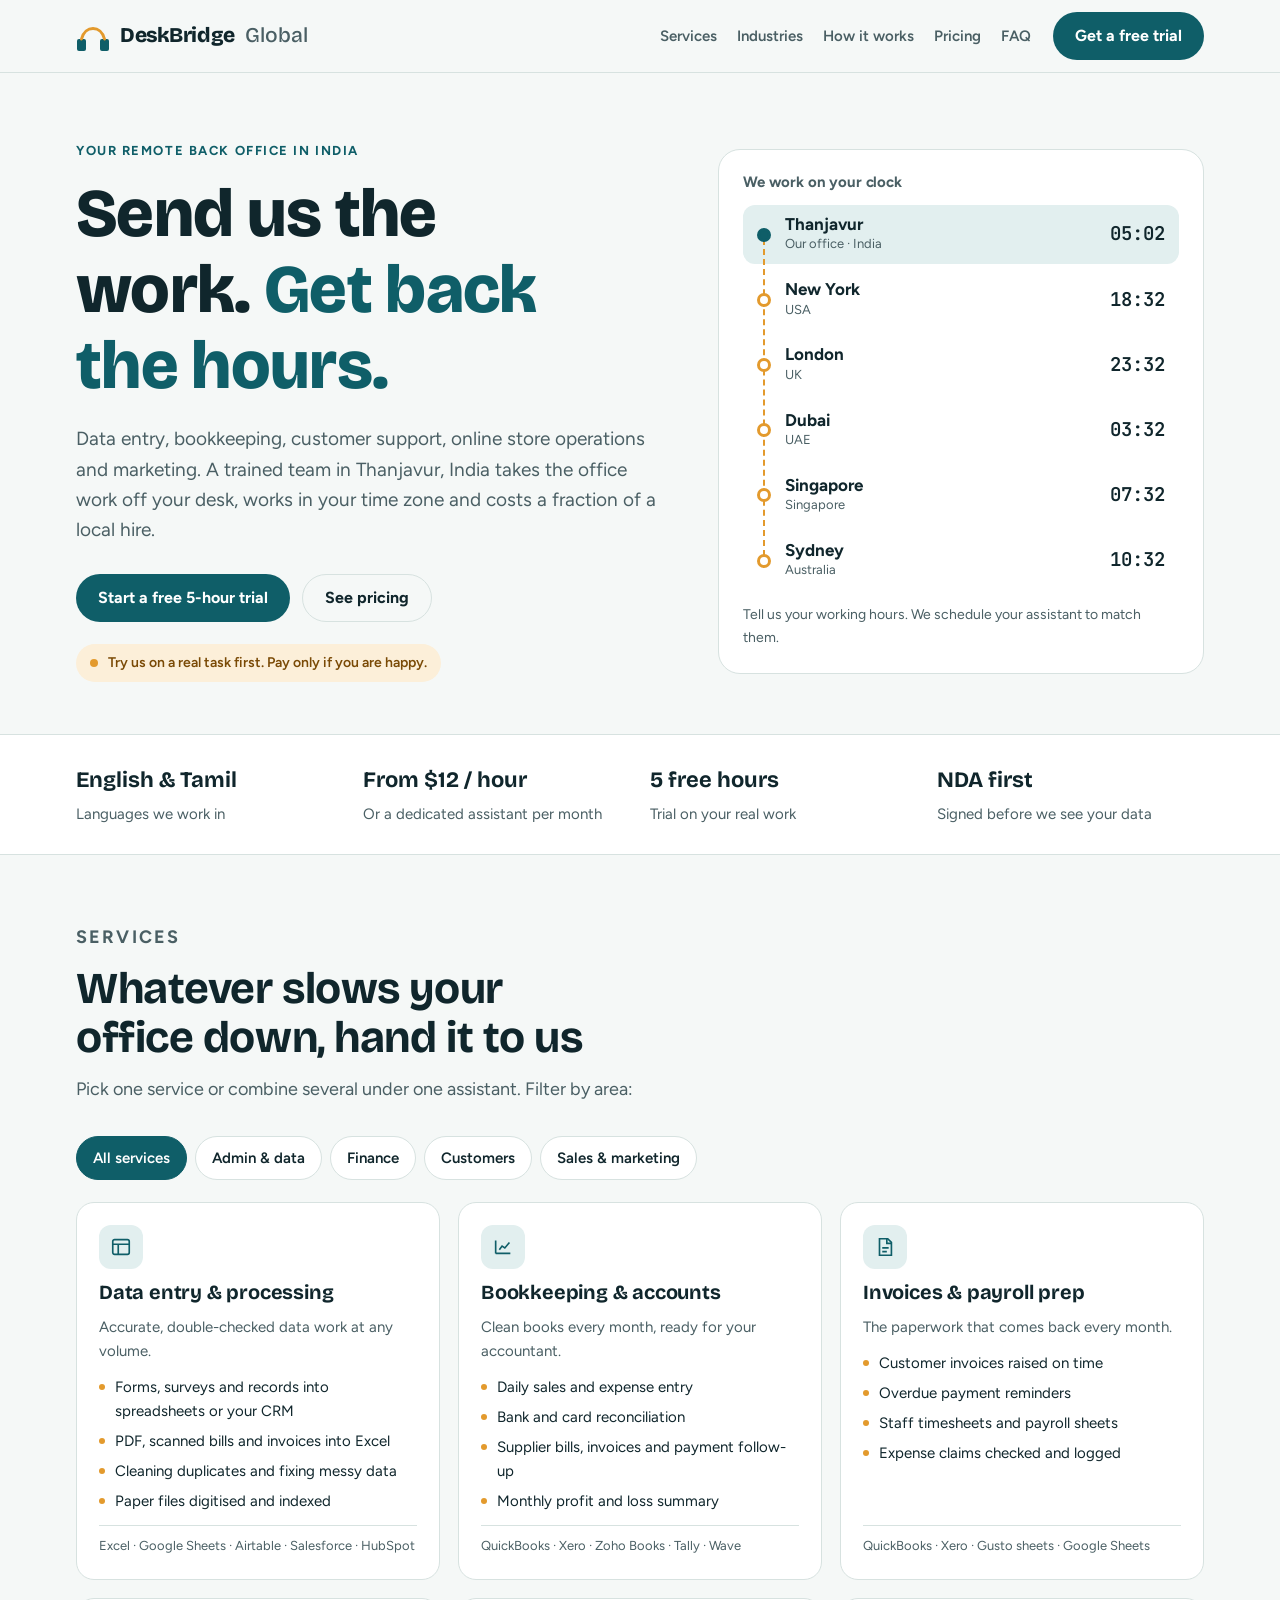
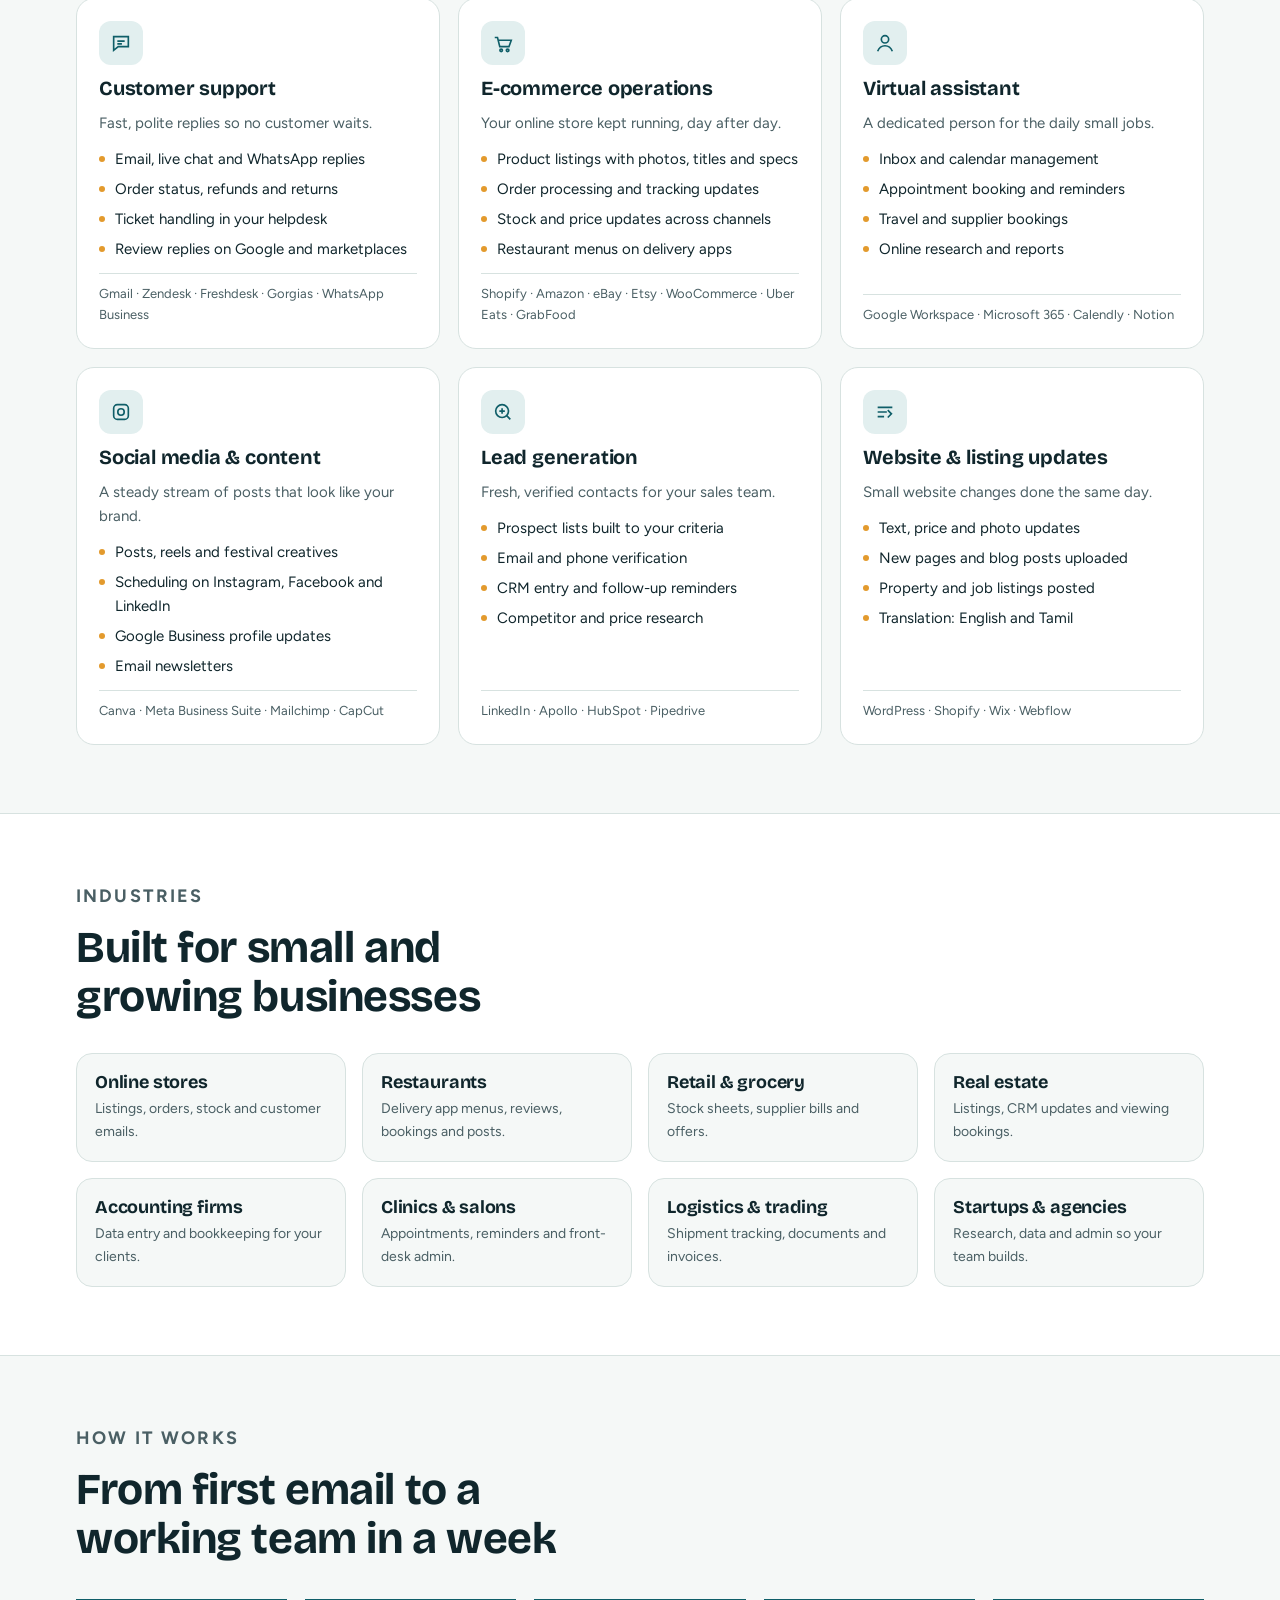
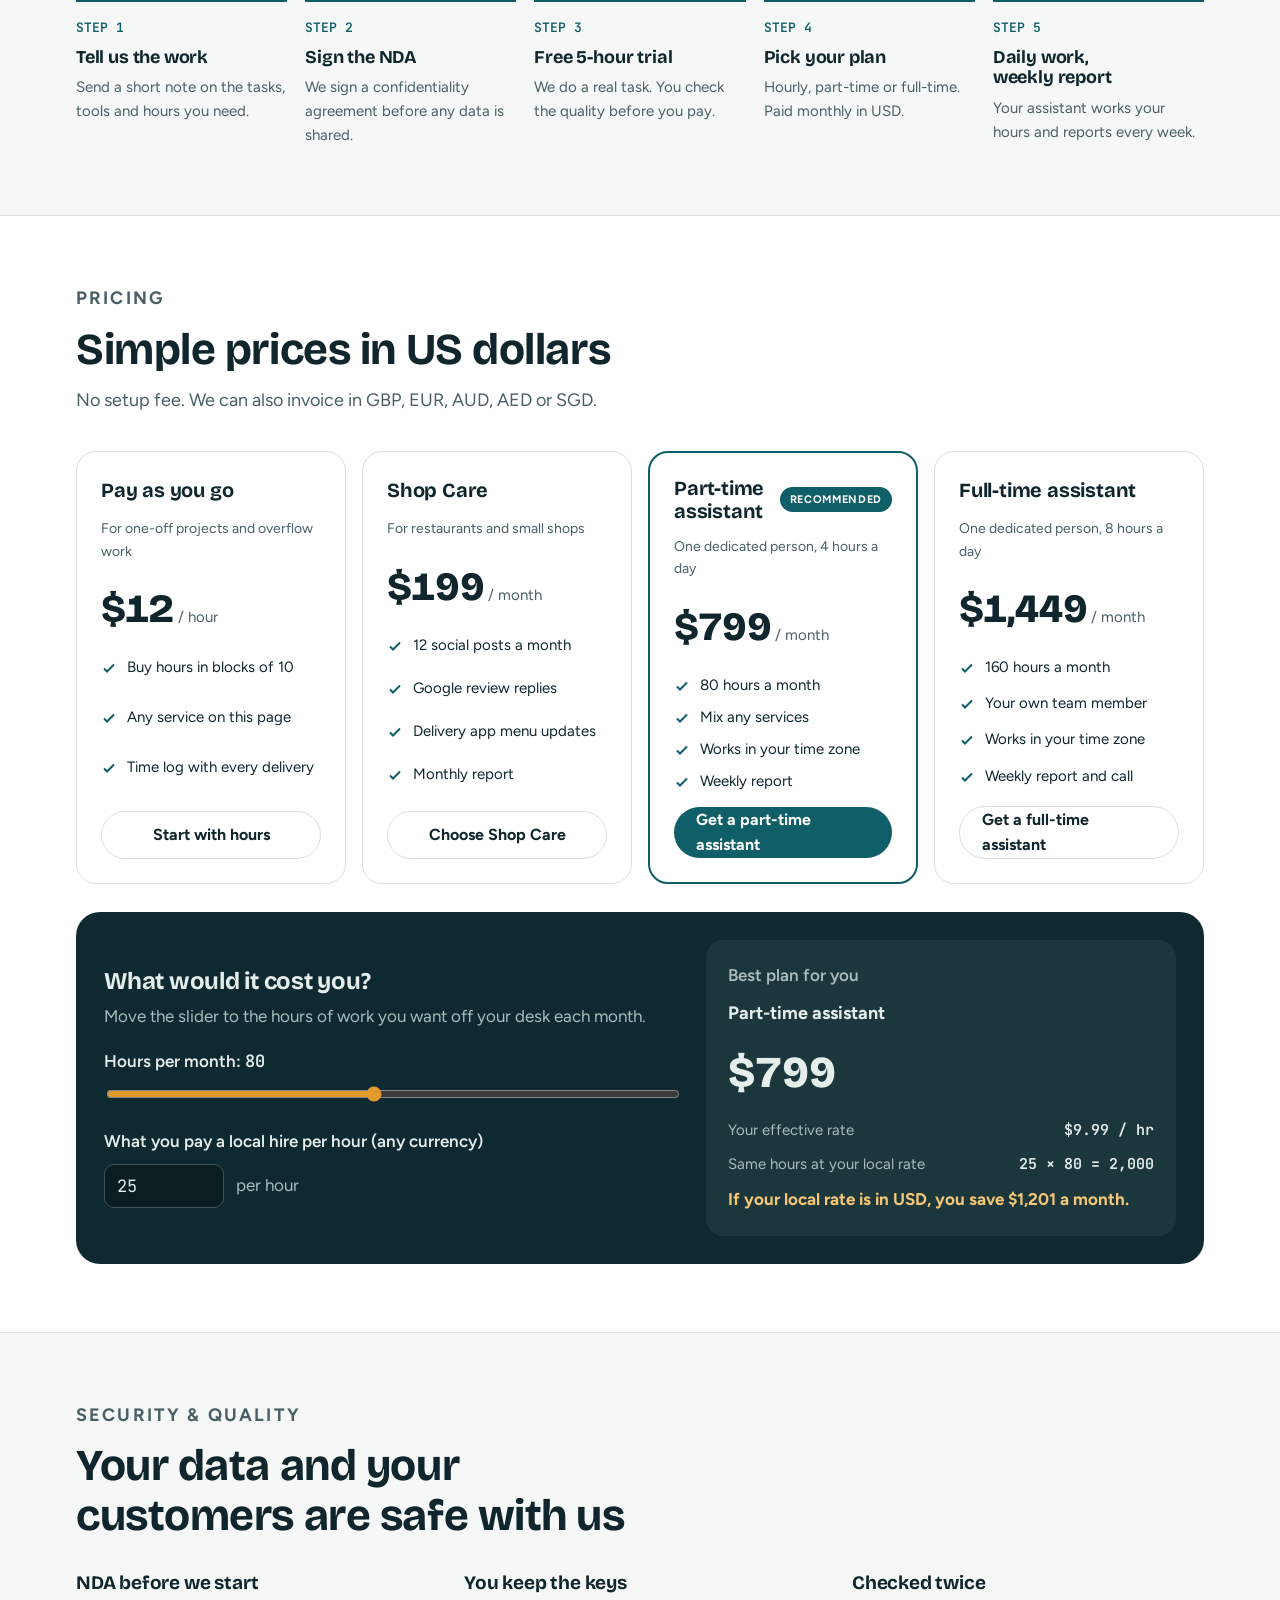
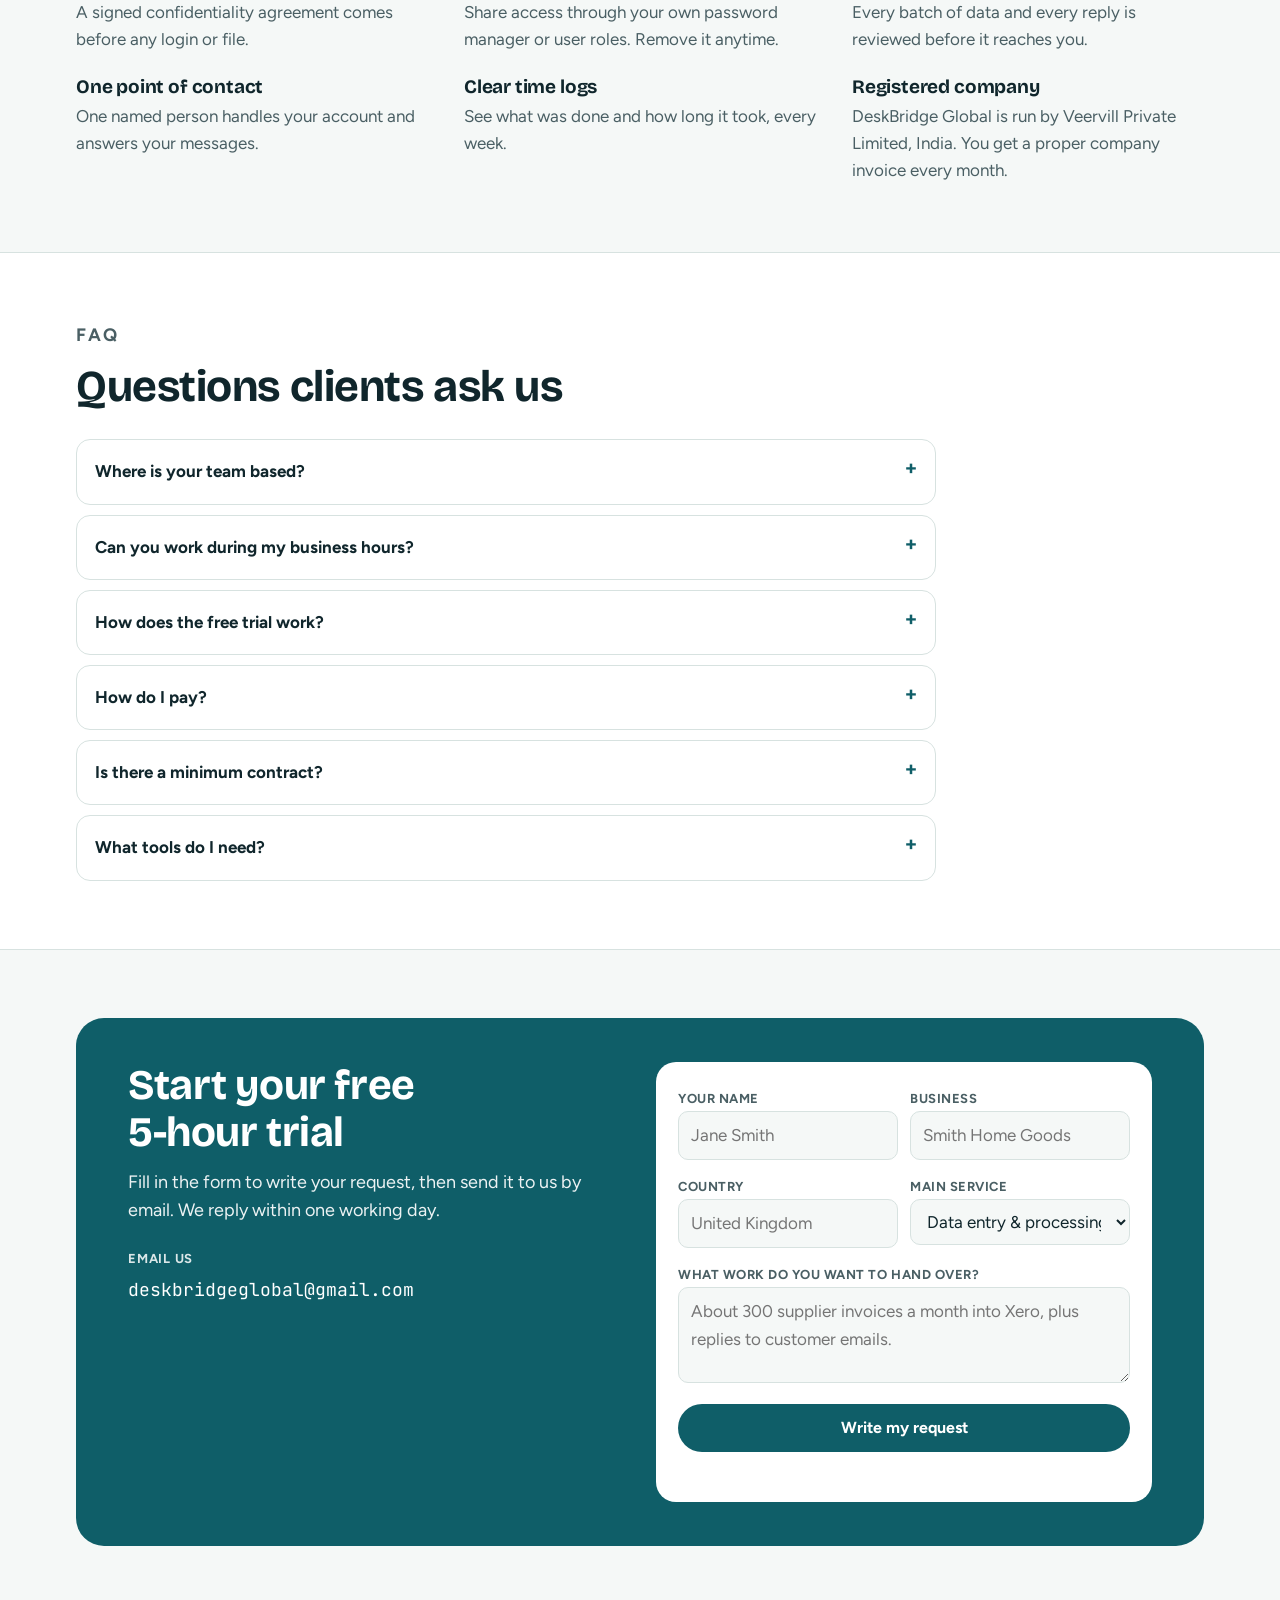
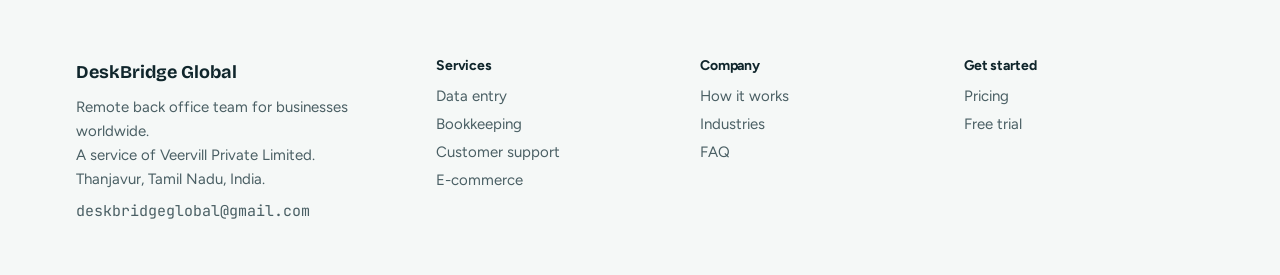
==== index.html @ f3d6e35e "Add files via upload" ====
<!doctype html>
<html lang="en">
<head>
<meta charset="utf-8">
<meta name="viewport" content="width=device-width, initial-scale=1, viewport-fit=cover">
<style>:root{color-scheme:light;padding-top:env(safe-area-inset-top,0px);padding-bottom:env(safe-area-inset-bottom,0px)}body{margin:0}img{max-width:100%}[hidden]{display:none!important}</style>
<title>DeskBridge Global</title>
<meta name="claude:viewport-fit-sides" content="cover">
<meta name="description" content="Remote back office team in India for businesses worldwide: data entry, bookkeeping, customer support, e-commerce operations, marketing and virtual assistants.">
<link rel="preconnect" href="https://fonts.googleapis.com">
<link rel="preconnect" href="https://fonts.gstatic.com" crossorigin>
<link rel="stylesheet" href="https://fonts.googleapis.com/css2?family=Bricolage+Grotesque:opsz,wght@12..96,500;12..96,700;12..96,800&family=Figtree:wght@400;500;600;700&family=JetBrains+Mono:wght@500;600&display=swap">
<style>
/* Layout: a bridge line from Thanjavur to the client's city; long single page, 1160px column, sticky section nav. */
:root{
  --bg:#F5F8F7; --surface:#FFFFFF; --fg:#10262C; --muted:#4A5F64; --line:#D7E2E0;
  --teal:#0F5E68; --teal-soft:#E2EFEF; --marigold:#E39A2D; --marigold-ink:#7A4A06; --marigold-soft:#FCEFD9;
  --on-teal:#FFFFFF; --deep:#0E2A30; --on-deep:#E6EEEC; --deep-muted:#A9BDBC;
  --display:"Bricolage Grotesque", "Avenir Next", "Segoe UI", system-ui, sans-serif;
  --body:"Figtree", "Segoe UI", system-ui, sans-serif;
  --mono:"JetBrains Mono", ui-monospace, "SFMono-Regular", Menlo, monospace;
}
@media (prefers-color-scheme: dark){:root:not([data-theme="light"]){
  --bg:#0C181B; --surface:#12232A; --fg:#E6EEEC; --muted:#A3B6B5; --line:#24393F;
  --teal:#5DB6BE; --teal-soft:#16343A; --marigold:#F0B14E; --marigold-ink:#F6C677; --marigold-soft:#2E2412;
  --on-teal:#08181B; --deep:#081215; --on-deep:#E6EEEC; --deep-muted:#9FB3B2; color-scheme:dark;
}}
:root[data-theme="dark"]{
  --bg:#0C181B; --surface:#12232A; --fg:#E6EEEC; --muted:#A3B6B5; --line:#24393F;
  --teal:#5DB6BE; --teal-soft:#16343A; --marigold:#F0B14E; --marigold-ink:#F6C677; --marigold-soft:#2E2412;
  --on-teal:#08181B; --deep:#081215; --on-deep:#E6EEEC; --deep-muted:#9FB3B2; color-scheme:dark;
}
*{box-sizing:border-box}
html{scroll-behavior:smooth;scroll-padding-top:84px}
body{background:var(--bg);color:var(--fg);font-family:var(--body);font-size:17px;line-height:1.6}
.wrap{max-width:1160px;margin:0 auto;padding-left:max(16px, env(safe-area-inset-left, 0px));padding-right:max(16px, env(safe-area-inset-right, 0px))}
h1,h2,h3,h4{font-family:var(--display);line-height:1.12;margin:0;text-wrap:balance;letter-spacing:-0.01em}
p{margin:0}
a{color:var(--teal)}
:focus-visible{outline:3px solid var(--marigold);outline-offset:3px;border-radius:6px}
.eyebrow{font-size:13px;font-weight:700;letter-spacing:.12em;text-transform:uppercase;color:var(--teal)}
.mono{font-family:var(--mono);font-variant-numeric:tabular-nums}

body::before{content:"";position:fixed;inset:0 0 auto;height:env(safe-area-inset-top, 0px);z-index:10;background:var(--bg)}
header{position:sticky;top:env(safe-area-inset-top, 0px);z-index:5;background:color-mix(in srgb, var(--bg) 92%, transparent);backdrop-filter:blur(8px);border-bottom:1px solid var(--line)}
.nav{display:flex;align-items:center;gap:22px;padding-block:12px;flex-wrap:wrap}
.brand{display:flex;align-items:center;gap:10px;text-decoration:none;color:var(--fg)}
.brand b{font-family:var(--display);font-size:21px;font-weight:800;letter-spacing:-0.02em}
.brand span{font-family:var(--display);font-size:21px;font-weight:500;color:var(--muted)}
.links{display:flex;gap:20px;margin-left:auto;flex-wrap:wrap}
.links a{color:var(--muted);text-decoration:none;font-weight:600;font-size:15px}
.links a:hover{color:var(--fg)}
.btn{display:inline-flex;align-items:center;justify-content:center;gap:8px;min-height:48px;padding:0 22px;border-radius:999px;font-weight:700;font-size:16px;text-decoration:none;border:0;cursor:pointer;font-family:var(--body)}
.btn-primary{background:var(--teal);color:var(--on-teal)}
.btn-primary:hover{filter:brightness(1.08)}
.btn-ghost{background:transparent;color:var(--fg);border:1.5px solid var(--line)}
.btn-gold{background:var(--marigold);color:#2A1A02}
@media (max-width:900px){.links{display:none}}

/* hero */
.hero{padding-block:68px 52px;display:grid;grid-template-columns:minmax(0,1.1fr) minmax(0,.9fr);gap:48px;align-items:center}
.hero h1{font-size:clamp(38px,6vw,68px);font-weight:800}
.hero h1 em{font-style:normal;color:var(--teal)}
.hero .lede{margin-top:20px;font-size:19px;color:var(--muted);max-width:58ch}
.hero .ctas{display:flex;gap:12px;flex-wrap:wrap;margin-top:28px}
.trialpill{margin-top:22px;display:inline-flex;align-items:center;gap:10px;background:var(--marigold-soft);color:var(--marigold-ink);padding:8px 14px;border-radius:999px;font-weight:600;font-size:14px}
.trialpill i{width:8px;height:8px;border-radius:50%;background:var(--marigold);display:inline-block}
@media (max-width:900px){.hero{grid-template-columns:1fr;padding-block:44px 36px}}

.bridge{background:var(--surface);border:1px solid var(--line);border-radius:22px;padding:24px}
.bridge h2{font-size:15px;font-family:var(--body);font-weight:700;color:var(--muted)}
.cities{position:relative;display:grid;gap:6px;margin-top:14px}
.cities::before{content:"";position:absolute;left:20px;top:24px;bottom:24px;border-left:2px dashed var(--marigold)}
.city{display:flex;align-items:center;gap:14px;padding:9px 14px;border-radius:12px}
.city.home{background:var(--teal-soft)}
.dot{width:14px;height:14px;border-radius:50%;border:3px solid var(--marigold);background:var(--surface);flex:none;z-index:1}
.city.home .dot{background:var(--teal);border-color:var(--teal)}
.city .name{font-weight:700;line-height:1.2}
.city .tag{font-size:13px;color:var(--muted)}
.city .time{margin-left:auto;font-size:19px;font-weight:600}
.bridge .note{margin-top:14px;font-size:14px;color:var(--muted)}

/* strips & sections */
section{padding-block:68px}
.band{background:var(--surface);border-block:1px solid var(--line)}
.section-head{display:grid;gap:12px;max-width:720px}
.section-head h2{font-size:clamp(30px,4vw,44px);font-weight:700}
.section-head p{color:var(--muted);font-size:18px}

.facts{display:grid;grid-template-columns:repeat(4,minmax(0,1fr));gap:20px;padding-block:28px}
.fact{display:grid;gap:4px}
.fact b{font-family:var(--display);font-size:22px}
.fact span{color:var(--muted);font-size:15px}
@media (max-width:860px){.facts{grid-template-columns:repeat(2,minmax(0,1fr))}}

/* services catalog */
.tabs{display:flex;flex-wrap:wrap;gap:8px;margin-top:32px}
.tab{min-height:44px;padding:0 16px;border-radius:999px;border:1.5px solid var(--line);background:var(--surface);color:var(--fg);font:inherit;font-size:15px;font-weight:600;cursor:pointer}
.tab[aria-selected="true"]{background:var(--teal);color:var(--on-teal);border-color:var(--teal)}
.catalog{display:grid;grid-template-columns:repeat(3,minmax(0,1fr));gap:18px;margin-top:22px}
.svc{background:var(--surface);border:1px solid var(--line);border-radius:18px;padding:22px;display:flex;flex-direction:column;gap:12px}
.svc .ic{width:44px;height:44px;border-radius:12px;background:var(--teal-soft);display:flex;align-items:center;justify-content:center}
.svc h3{font-size:20px}
.svc p{color:var(--muted);font-size:15px}
.svc ul{margin:0;padding:0;list-style:none;display:grid;gap:6px;font-size:15px}
.svc li{display:flex;gap:10px}
.svc li::before{content:"";width:6px;height:6px;border-radius:50%;background:var(--marigold);margin-top:9px;flex:none}
.svc .tools{margin-top:auto;padding-top:10px;border-top:1px solid var(--line);font-size:13px;color:var(--muted)}
@media (max-width:980px){.catalog{grid-template-columns:repeat(2,minmax(0,1fr))}}
@media (max-width:620px){.catalog{grid-template-columns:1fr}}

/* industries */
.inds{display:grid;grid-template-columns:repeat(4,minmax(0,1fr));gap:16px;margin-top:32px}
.ind{border:1px solid var(--line);border-radius:16px;padding:18px;background:var(--bg);display:grid;gap:6px;align-content:start}
.ind h3{font-size:18px}
.ind p{font-size:14px;color:var(--muted)}
@media (max-width:900px){.inds{grid-template-columns:repeat(2,minmax(0,1fr))}}
@media (max-width:520px){.inds{grid-template-columns:1fr}}

/* how */
.steps{display:grid;grid-template-columns:repeat(5,minmax(0,1fr));gap:18px;margin-top:36px}
.step{border-top:3px solid var(--teal);padding-top:16px;display:grid;gap:8px;align-content:start}
.step .n{font-family:var(--mono);font-size:13px;color:var(--teal);font-weight:600}
.step h3{font-size:18px}
.step p{color:var(--muted);font-size:15px}
@media (max-width:980px){.steps{grid-template-columns:repeat(2,minmax(0,1fr))}}
@media (max-width:520px){.steps{grid-template-columns:1fr}}

/* pricing */
.plans{display:grid;grid-template-columns:repeat(4,minmax(0,1fr));gap:16px;margin-top:36px;align-items:stretch}
.plan{background:var(--surface);border:1px solid var(--line);border-radius:20px;padding:24px;display:flex;flex-direction:column;gap:14px}
.plan.pick{border:2px solid var(--teal)}
.plan .top{display:flex;justify-content:space-between;align-items:center;gap:8px;min-height:28px}
.plan h3{font-size:20px}
.plan .badge{font-size:11px;font-weight:700;letter-spacing:.06em;text-transform:uppercase;background:var(--teal);color:var(--on-teal);padding:4px 10px;border-radius:999px}
.plan .for{font-size:14px;color:var(--muted)}
.price{display:flex;align-items:baseline;gap:4px;flex-wrap:wrap}
.price .amt{font-family:var(--display);font-size:40px;font-weight:800;letter-spacing:-0.02em}
.price .per{color:var(--muted);font-size:15px}
.plan ul{list-style:none;margin:0;padding:0;display:grid;gap:8px;flex:1;font-size:15px}
.plan li{display:flex;gap:10px;align-items:flex-start}
.plan li svg{flex:none;margin-top:5px}
.plan .btn{width:100%}
@media (max-width:1040px){.plans{grid-template-columns:repeat(2,minmax(0,1fr))}}
@media (max-width:620px){.plans{grid-template-columns:1fr}}

/* estimator */
.calc{margin-top:28px;background:var(--deep);color:var(--on-deep);border-radius:24px;padding:28px;display:grid;grid-template-columns:minmax(0,1.1fr) minmax(0,.9fr);gap:28px;align-items:center}
.calc h3{font-size:24px}
.calc p{color:var(--deep-muted)}
.calc label{display:block;font-weight:600;margin-top:18px;margin-bottom:8px}
.calc input[type=range]{width:100%;accent-color:var(--marigold)}
.calc .row{display:flex;gap:12px;align-items:center;flex-wrap:wrap}
.calc input[type=number]{width:120px;height:44px;border-radius:10px;border:1px solid #3B5359;background:#0A1E22;color:#E6EEEC;font:inherit;font-family:var(--mono);padding:0 12px}
.out{background:rgba(255,255,255,.06);border-radius:18px;padding:22px;display:grid;gap:10px}
.out .big{font-family:var(--display);font-size:44px;font-weight:800}
.out .line{display:flex;justify-content:space-between;gap:12px;color:var(--deep-muted);font-size:15px}
.out .line b{color:var(--on-deep);font-family:var(--mono);font-weight:600}
.save{color:#F6C677;font-weight:700}
@media (max-width:820px){.calc{grid-template-columns:1fr}}

/* trust */
.trust{display:grid;grid-template-columns:repeat(3,minmax(0,1fr));gap:22px 36px;margin-top:32px}
.trust div{display:grid;gap:6px;align-content:start}
.trust h3{font-size:19px}
.trust p{color:var(--muted)}
@media (max-width:860px){.trust{grid-template-columns:1fr}}

/* faq */
.faq{margin-top:28px;display:grid;gap:10px;max-width:860px}
details{background:var(--surface);border:1px solid var(--line);border-radius:14px;padding:4px 18px}
summary{cursor:pointer;font-weight:700;padding-block:14px;list-style:none;display:flex;justify-content:space-between;gap:16px}
summary::-webkit-details-marker{display:none}
summary::after{content:"+";font-family:var(--mono);color:var(--teal);font-size:20px;line-height:1}
details[open] summary::after{content:"−"}
details p{color:var(--muted);padding-bottom:16px}

/* contact */
.contact{background:var(--teal);color:var(--on-teal);border-radius:28px;padding:44px clamp(20px,5vw,52px);display:grid;grid-template-columns:minmax(0,1fr) minmax(0,1fr);gap:32px;align-items:start}
.contact h2{font-size:clamp(28px,4vw,42px)}
.contact > div > p{margin-top:12px;font-size:18px;opacity:.92}
.mailline{margin-top:24px;display:grid;gap:6px}
.mailline .addr{font-family:var(--mono);font-size:18px;word-break:break-all;user-select:all}
form.quote{background:var(--surface);color:var(--fg);border-radius:20px;padding:22px;display:grid;gap:12px}
form.quote label{font-size:13px;font-weight:700;color:var(--muted);letter-spacing:.04em;text-transform:uppercase}
form.quote input, form.quote select, form.quote textarea{width:100%;min-height:46px;border-radius:10px;border:1px solid var(--line);background:var(--bg);color:var(--fg);font:inherit;padding:10px 12px}
form.quote textarea{min-height:96px;resize:vertical}
.two{display:grid;grid-template-columns:minmax(0,1fr) minmax(0,1fr);gap:12px}
.status{font-size:14px;color:var(--teal);font-weight:600;min-height:1.2em}
.preview{font-family:var(--mono);font-size:13px;white-space:pre-wrap;background:var(--bg);border:1px dashed var(--line);border-radius:10px;padding:12px;user-select:all}
@media (max-width:860px){.contact{grid-template-columns:1fr}.two{grid-template-columns:1fr}}

footer{padding-block:44px 52px;color:var(--muted);font-size:15px}
footer .wrap{display:grid;grid-template-columns:minmax(0,1.4fr) repeat(3,minmax(0,1fr));gap:24px}
footer h4{font-family:var(--body);font-size:14px;color:var(--fg);margin-bottom:8px}
footer a{color:var(--muted);text-decoration:none;display:block;padding-block:2px}
footer a:hover{color:var(--fg)}
@media (max-width:760px){footer .wrap{grid-template-columns:1fr 1fr}}
@media (prefers-reduced-motion: reduce){html{scroll-behavior:auto}*{transition:none!important;animation:none!important}}
</style>
</head>
<body>

<header>
  <div class="wrap nav">
    <a class="brand" href="#top" aria-label="DeskBridge Global home">
      <svg width="34" height="34" viewBox="0 0 34 34" aria-hidden="true">
        <rect x="1" y="20" width="9" height="12" rx="2" fill="var(--teal)"></rect>
        <rect x="24" y="20" width="9" height="12" rx="2" fill="var(--teal)"></rect>
        <path d="M5.5 20 C 9 6, 25 6, 28.5 20" fill="none" stroke="var(--marigold)" stroke-width="3" stroke-linecap="round"></path>
      </svg>
      <b>DeskBridge</b><span>Global</span>
    </a>
    <nav class="links" aria-label="Sections">
      <a href="#services">Services</a>
      <a href="#industries">Industries</a>
      <a href="#how">How it works</a>
      <a href="#pricing">Pricing</a>
      <a href="#faq">FAQ</a>
    </nav>
    <a class="btn btn-primary" href="#contact">Get a free trial</a>
  </div>
</header>

<main id="top">
  <div class="wrap hero">
    <div>
      <p class="eyebrow">Your remote back office in India</p>
      <h1 style="margin-top:14px">Send us the work. <em>Get back the hours.</em></h1>
      <p class="lede">Data entry, bookkeeping, customer support, online store operations and marketing. A trained team in Thanjavur, India takes the office work off your desk, works in your time zone and costs a fraction of a local hire.</p>
      <div class="ctas">
        <a class="btn btn-primary" href="#contact">Start a free 5-hour trial</a>
        <a class="btn btn-ghost" href="#pricing">See pricing</a>
      </div>
      <p class="trialpill"><i></i>Try us on a real task first. Pay only if you are happy.</p>
    </div>

    <aside class="bridge" aria-label="Time in our office and in client cities">
      <h2>We work on your clock</h2>
      <div class="cities">
        <div class="city home"><span class="dot"></span><div><div class="name">Thanjavur</div><div class="tag">Our office · India</div></div><div class="time mono" data-tz="Asia/Kolkata">--:--</div></div>
        <div class="city"><span class="dot"></span><div><div class="name">New York</div><div class="tag">USA</div></div><div class="time mono" data-tz="America/New_York">--:--</div></div>
        <div class="city"><span class="dot"></span><div><div class="name">London</div><div class="tag">UK</div></div><div class="time mono" data-tz="Europe/London">--:--</div></div>
        <div class="city"><span class="dot"></span><div><div class="name">Dubai</div><div class="tag">UAE</div></div><div class="time mono" data-tz="Asia/Dubai">--:--</div></div>
        <div class="city"><span class="dot"></span><div><div class="name">Singapore</div><div class="tag">Singapore</div></div><div class="time mono" data-tz="Asia/Singapore">--:--</div></div>
        <div class="city"><span class="dot"></span><div><div class="name">Sydney</div><div class="tag">Australia</div></div><div class="time mono" data-tz="Australia/Sydney">--:--</div></div>
      </div>
      <p class="note">Tell us your working hours. We schedule your assistant to match them.</p>
    </aside>
  </div>

  <div class="band">
    <div class="wrap facts">
      <div class="fact"><b>English &amp; Tamil</b><span>Languages we work in</span></div>
      <div class="fact"><b>From $12 / hour</b><span>Or a dedicated assistant per month</span></div>
      <div class="fact"><b>5 free hours</b><span>Trial on your real work</span></div>
      <div class="fact"><b>NDA first</b><span>Signed before we see your data</span></div>
    </div>
  </div>

  <section id="services" aria-labelledby="svc-h">
    <div class="wrap">
      <div class="section-head">
        <p class="eyebrow">Services</p>
        <h2 id="svc-h">Whatever slows your office down, hand it to us</h2>
        <p>Pick one service or combine several under one assistant. Filter by area:</p>
      </div>
      <div class="tabs" role="tablist" aria-label="Service areas">
        <button class="tab" role="tab" aria-selected="true" data-f="all">All services</button>
        <button class="tab" role="tab" aria-selected="false" data-f="admin">Admin &amp; data</button>
        <button class="tab" role="tab" aria-selected="false" data-f="money">Finance</button>
        <button class="tab" role="tab" aria-selected="false" data-f="cust">Customers</button>
        <button class="tab" role="tab" aria-selected="false" data-f="grow">Sales &amp; marketing</button>
      </div>
      <div class="catalog" id="catalog">
        <article class="svc" data-c="admin">
          <div class="ic"><svg width="22" height="22" viewBox="0 0 24 24" fill="none" stroke="var(--teal)" stroke-width="1.8" aria-hidden="true"><rect x="3" y="4" width="18" height="16" rx="2"></rect><path d="M3 9h18M9 9v11"></path></svg></div>
          <h3>Data entry &amp; processing</h3>
          <p>Accurate, double-checked data work at any volume.</p>
          <ul><li>Forms, surveys and records into spreadsheets or your CRM</li><li>PDF, scanned bills and invoices into Excel</li><li>Cleaning duplicates and fixing messy data</li><li>Paper files digitised and indexed</li></ul>
          <div class="tools">Excel · Google Sheets · Airtable · Salesforce · HubSpot</div>
        </article>
        <article class="svc" data-c="money">
          <div class="ic"><svg width="22" height="22" viewBox="0 0 24 24" fill="none" stroke="var(--teal)" stroke-width="1.8" aria-hidden="true"><path d="M4 19V5M4 19h16M8 15l3-4 3 2 5-6"></path></svg></div>
          <h3>Bookkeeping &amp; accounts</h3>
          <p>Clean books every month, ready for your accountant.</p>
          <ul><li>Daily sales and expense entry</li><li>Bank and card reconciliation</li><li>Supplier bills, invoices and payment follow-up</li><li>Monthly profit and loss summary</li></ul>
          <div class="tools">QuickBooks · Xero · Zoho Books · Tally · Wave</div>
        </article>
        <article class="svc" data-c="money">
          <div class="ic"><svg width="22" height="22" viewBox="0 0 24 24" fill="none" stroke="var(--teal)" stroke-width="1.8" aria-hidden="true"><path d="M6 3h9l4 4v14H6z"></path><path d="M14 3v5h5M9 13h7M9 17h5"></path></svg></div>
          <h3>Invoices &amp; payroll prep</h3>
          <p>The paperwork that comes back every month.</p>
          <ul><li>Customer invoices raised on time</li><li>Overdue payment reminders</li><li>Staff timesheets and payroll sheets</li><li>Expense claims checked and logged</li></ul>
          <div class="tools">QuickBooks · Xero · Gusto sheets · Google Sheets</div>
        </article>
        <article class="svc" data-c="cust">
          <div class="ic"><svg width="22" height="22" viewBox="0 0 24 24" fill="none" stroke="var(--teal)" stroke-width="1.8" aria-hidden="true"><path d="M4 5h16v11H9l-5 4z"></path><path d="M8 10h8M8 13h5"></path></svg></div>
          <h3>Customer support</h3>
          <p>Fast, polite replies so no customer waits.</p>
          <ul><li>Email, live chat and WhatsApp replies</li><li>Order status, refunds and returns</li><li>Ticket handling in your helpdesk</li><li>Review replies on Google and marketplaces</li></ul>
          <div class="tools">Gmail · Zendesk · Freshdesk · Gorgias · WhatsApp Business</div>
        </article>
        <article class="svc" data-c="cust">
          <div class="ic"><svg width="22" height="22" viewBox="0 0 24 24" fill="none" stroke="var(--teal)" stroke-width="1.8" aria-hidden="true"><path d="M3 6h3l2.5 10h10L21 9H7.5"></path><circle cx="10" cy="20" r="1.4"></circle><circle cx="17" cy="20" r="1.4"></circle></svg></div>
          <h3>E-commerce operations</h3>
          <p>Your online store kept running, day after day.</p>
          <ul><li>Product listings with photos, titles and specs</li><li>Order processing and tracking updates</li><li>Stock and price updates across channels</li><li>Restaurant menus on delivery apps</li></ul>
          <div class="tools">Shopify · Amazon · eBay · Etsy · WooCommerce · Uber Eats · GrabFood</div>
        </article>
        <article class="svc" data-c="admin">
          <div class="ic"><svg width="22" height="22" viewBox="0 0 24 24" fill="none" stroke="var(--teal)" stroke-width="1.8" aria-hidden="true"><circle cx="12" cy="8" r="4"></circle><path d="M4 21c1.5-4 4.5-6 8-6s6.5 2 8 6"></path></svg></div>
          <h3>Virtual assistant</h3>
          <p>A dedicated person for the daily small jobs.</p>
          <ul><li>Inbox and calendar management</li><li>Appointment booking and reminders</li><li>Travel and supplier bookings</li><li>Online research and reports</li></ul>
          <div class="tools">Google Workspace · Microsoft 365 · Calendly · Notion</div>
        </article>
        <article class="svc" data-c="grow">
          <div class="ic"><svg width="22" height="22" viewBox="0 0 24 24" fill="none" stroke="var(--teal)" stroke-width="1.8" aria-hidden="true"><rect x="4" y="4" width="16" height="16" rx="4"></rect><circle cx="12" cy="12" r="3.5"></circle><path d="M16.5 7.5h.01"></path></svg></div>
          <h3>Social media &amp; content</h3>
          <p>A steady stream of posts that look like your brand.</p>
          <ul><li>Posts, reels and festival creatives</li><li>Scheduling on Instagram, Facebook and LinkedIn</li><li>Google Business profile updates</li><li>Email newsletters</li></ul>
          <div class="tools">Canva · Meta Business Suite · Mailchimp · CapCut</div>
        </article>
        <article class="svc" data-c="grow">
          <div class="ic"><svg width="22" height="22" viewBox="0 0 24 24" fill="none" stroke="var(--teal)" stroke-width="1.8" aria-hidden="true"><circle cx="11" cy="11" r="7"></circle><path d="M20 20l-4-4M8 11h6M11 8v6"></path></svg></div>
          <h3>Lead generation</h3>
          <p>Fresh, verified contacts for your sales team.</p>
          <ul><li>Prospect lists built to your criteria</li><li>Email and phone verification</li><li>CRM entry and follow-up reminders</li><li>Competitor and price research</li></ul>
          <div class="tools">LinkedIn · Apollo · HubSpot · Pipedrive</div>
        </article>
        <article class="svc" data-c="admin">
          <div class="ic"><svg width="22" height="22" viewBox="0 0 24 24" fill="none" stroke="var(--teal)" stroke-width="1.8" aria-hidden="true"><path d="M4 7h16M4 12h10M4 17h7"></path><path d="M17 14l4 4-4 4" transform="translate(-2 -4)"></path></svg></div>
          <h3>Website &amp; listing updates</h3>
          <p>Small website changes done the same day.</p>
          <ul><li>Text, price and photo updates</li><li>New pages and blog posts uploaded</li><li>Property and job listings posted</li><li>Translation: English and Tamil</li></ul>
          <div class="tools">WordPress · Shopify · Wix · Webflow</div>
        </article>
      </div>
    </div>
  </section>

  <section id="industries" class="band" aria-labelledby="ind-h">
    <div class="wrap">
      <div class="section-head">
        <p class="eyebrow">Industries</p>
        <h2 id="ind-h">Built for small and growing businesses</h2>
      </div>
      <div class="inds">
        <div class="ind"><h3>Online stores</h3><p>Listings, orders, stock and customer emails.</p></div>
        <div class="ind"><h3>Restaurants</h3><p>Delivery app menus, reviews, bookings and posts.</p></div>
        <div class="ind"><h3>Retail &amp; grocery</h3><p>Stock sheets, supplier bills and offers.</p></div>
        <div class="ind"><h3>Real estate</h3><p>Listings, CRM updates and viewing bookings.</p></div>
        <div class="ind"><h3>Accounting firms</h3><p>Data entry and bookkeeping for your clients.</p></div>
        <div class="ind"><h3>Clinics &amp; salons</h3><p>Appointments, reminders and front-desk admin.</p></div>
        <div class="ind"><h3>Logistics &amp; trading</h3><p>Shipment tracking, documents and invoices.</p></div>
        <div class="ind"><h3>Startups &amp; agencies</h3><p>Research, data and admin so your team builds.</p></div>
      </div>
    </div>
  </section>

  <section id="how" aria-labelledby="how-h">
    <div class="wrap">
      <div class="section-head">
        <p class="eyebrow">How it works</p>
        <h2 id="how-h">From first email to a working team in a week</h2>
      </div>
      <div class="steps">
        <div class="step"><span class="n">STEP 1</span><h3>Tell us the work</h3><p>Send a short note on the tasks, tools and hours you need.</p></div>
        <div class="step"><span class="n">STEP 2</span><h3>Sign the NDA</h3><p>We sign a confidentiality agreement before any data is shared.</p></div>
        <div class="step"><span class="n">STEP 3</span><h3>Free 5-hour trial</h3><p>We do a real task. You check the quality before you pay.</p></div>
        <div class="step"><span class="n">STEP 4</span><h3>Pick your plan</h3><p>Hourly, part-time or full-time. Paid monthly in USD.</p></div>
        <div class="step"><span class="n">STEP 5</span><h3>Daily work, weekly report</h3><p>Your assistant works your hours and reports every week.</p></div>
      </div>
    </div>
  </section>

  <section id="pricing" class="band" aria-labelledby="price-h">
    <div class="wrap">
      <div class="section-head">
        <p class="eyebrow">Pricing</p>
        <h2 id="price-h">Simple prices in US dollars</h2>
        <p>No setup fee. We can also invoice in GBP, EUR, AUD, AED or SGD.</p>
      </div>
      <div class="plans">
        <article class="plan">
          <div class="top"><h3>Pay as you go</h3></div>
          <p class="for">For one-off projects and overflow work</p>
          <div class="price"><span class="amt mono">$12</span><span class="per">/ hour</span></div>
          <ul>
            <li><svg width="16" height="16" viewBox="0 0 16 16" aria-hidden="true"><path d="M3 8.5l3 3 7-7" fill="none" stroke="var(--teal)" stroke-width="2"></path></svg>Buy hours in blocks of 10</li>
            <li><svg width="16" height="16" viewBox="0 0 16 16" aria-hidden="true"><path d="M3 8.5l3 3 7-7" fill="none" stroke="var(--teal)" stroke-width="2"></path></svg>Any service on this page</li>
            <li><svg width="16" height="16" viewBox="0 0 16 16" aria-hidden="true"><path d="M3 8.5l3 3 7-7" fill="none" stroke="var(--teal)" stroke-width="2"></path></svg>Time log with every delivery</li>
          </ul>
          <a class="btn btn-ghost" href="#contact">Start with hours</a>
        </article>
        <article class="plan">
          <div class="top"><h3>Shop Care</h3></div>
          <p class="for">For restaurants and small shops</p>
          <div class="price"><span class="amt mono">$199</span><span class="per">/ month</span></div>
          <ul>
            <li><svg width="16" height="16" viewBox="0 0 16 16" aria-hidden="true"><path d="M3 8.5l3 3 7-7" fill="none" stroke="var(--teal)" stroke-width="2"></path></svg>12 social posts a month</li>
            <li><svg width="16" height="16" viewBox="0 0 16 16" aria-hidden="true"><path d="M3 8.5l3 3 7-7" fill="none" stroke="var(--teal)" stroke-width="2"></path></svg>Google review replies</li>
            <li><svg width="16" height="16" viewBox="0 0 16 16" aria-hidden="true"><path d="M3 8.5l3 3 7-7" fill="none" stroke="var(--teal)" stroke-width="2"></path></svg>Delivery app menu updates</li>
            <li><svg width="16" height="16" viewBox="0 0 16 16" aria-hidden="true"><path d="M3 8.5l3 3 7-7" fill="none" stroke="var(--teal)" stroke-width="2"></path></svg>Monthly report</li>
          </ul>
          <a class="btn btn-ghost" href="#contact">Choose Shop Care</a>
        </article>
        <article class="plan pick">
          <div class="top"><h3>Part-time assistant</h3><span class="badge">Recommended</span></div>
          <p class="for">One dedicated person, 4 hours a day</p>
          <div class="price"><span class="amt mono">$799</span><span class="per">/ month</span></div>
          <ul>
            <li><svg width="16" height="16" viewBox="0 0 16 16" aria-hidden="true"><path d="M3 8.5l3 3 7-7" fill="none" stroke="var(--teal)" stroke-width="2"></path></svg>80 hours a month</li>
            <li><svg width="16" height="16" viewBox="0 0 16 16" aria-hidden="true"><path d="M3 8.5l3 3 7-7" fill="none" stroke="var(--teal)" stroke-width="2"></path></svg>Mix any services</li>
            <li><svg width="16" height="16" viewBox="0 0 16 16" aria-hidden="true"><path d="M3 8.5l3 3 7-7" fill="none" stroke="var(--teal)" stroke-width="2"></path></svg>Works in your time zone</li>
            <li><svg width="16" height="16" viewBox="0 0 16 16" aria-hidden="true"><path d="M3 8.5l3 3 7-7" fill="none" stroke="var(--teal)" stroke-width="2"></path></svg>Weekly report</li>
          </ul>
          <a class="btn btn-primary" href="#contact">Get a part-time assistant</a>
        </article>
        <article class="plan">
          <div class="top"><h3>Full-time assistant</h3></div>
          <p class="for">One dedicated person, 8 hours a day</p>
          <div class="price"><span class="amt mono">$1,449</span><span class="per">/ month</span></div>
          <ul>
            <li><svg width="16" height="16" viewBox="0 0 16 16" aria-hidden="true"><path d="M3 8.5l3 3 7-7" fill="none" stroke="var(--teal)" stroke-width="2"></path></svg>160 hours a month</li>
            <li><svg width="16" height="16" viewBox="0 0 16 16" aria-hidden="true"><path d="M3 8.5l3 3 7-7" fill="none" stroke="var(--teal)" stroke-width="2"></path></svg>Your own team member</li>
            <li><svg width="16" height="16" viewBox="0 0 16 16" aria-hidden="true"><path d="M3 8.5l3 3 7-7" fill="none" stroke="var(--teal)" stroke-width="2"></path></svg>Works in your time zone</li>
            <li><svg width="16" height="16" viewBox="0 0 16 16" aria-hidden="true"><path d="M3 8.5l3 3 7-7" fill="none" stroke="var(--teal)" stroke-width="2"></path></svg>Weekly report and call</li>
          </ul>
          <a class="btn btn-ghost" href="#contact">Get a full-time assistant</a>
        </article>
      </div>

      <div class="calc" aria-labelledby="calc-h">
        <div>
          <h3 id="calc-h">What would it cost you?</h3>
          <p style="margin-top:8px">Move the slider to the hours of work you want off your desk each month.</p>
          <label for="hrs">Hours per month: <span class="mono" id="hrsOut">80</span></label>
          <input id="hrs" type="range" min="10" max="160" step="10" value="80">
          <label for="local">What you pay a local hire per hour (any currency)</label>
          <div class="row"><input id="local" type="number" min="0" step="1" value="25" inputmode="decimal"><span style="color:var(--deep-muted)">per hour</span></div>
        </div>
        <div class="out" aria-live="polite">
          <span style="color:var(--deep-muted);font-weight:600">Best plan for you</span>
          <span id="planName" style="font-weight:700;font-size:18px">Part-time assistant</span>
          <span class="big mono" id="cost">$799</span>
          <div class="line"><span>Your effective rate</span><b id="rate">$9.99 / hr</b></div>
          <div class="line"><span>Same hours at your local rate</span><b id="localCost">25 × 80 = 2,000</b></div>
          <span class="save" id="save"></span>
        </div>
      </div>
    </div>
  </section>

  <section aria-labelledby="trust-h">
    <div class="wrap">
      <div class="section-head">
        <p class="eyebrow">Security &amp; quality</p>
        <h2 id="trust-h">Your data and your customers are safe with us</h2>
      </div>
      <div class="trust">
        <div><h3>NDA before we start</h3><p>A signed confidentiality agreement comes before any login or file.</p></div>
        <div><h3>You keep the keys</h3><p>Share access through your own password manager or user roles. Remove it anytime.</p></div>
        <div><h3>Checked twice</h3><p>Every batch of data and every reply is reviewed before it reaches you.</p></div>
        <div><h3>One point of contact</h3><p>One named person handles your account and answers your messages.</p></div>
        <div><h3>Clear time logs</h3><p>See what was done and how long it took, every week.</p></div>
        <div><h3>Registered company</h3><p>DeskBridge Global is run by Veervill Private Limited, India. You get a proper company invoice every month.</p></div>
      </div>
    </div>
  </section>

  <section id="faq" class="band" aria-labelledby="faq-h">
    <div class="wrap">
      <div class="section-head">
        <p class="eyebrow">FAQ</p>
        <h2 id="faq-h">Questions clients ask us</h2>
      </div>
      <div class="faq">
        <details><summary>Where is your team based?</summary><p>Our office is in Thanjavur, Tamil Nadu, India. The team works in English and Tamil.</p></details>
        <details><summary>Can you work during my business hours?</summary><p>Yes. Tell us your time zone and hours, and we schedule your assistant to match. For the USA this means our evening and night shift.</p></details>
        <details><summary>How does the free trial work?</summary><p>Send us a real task. We spend up to 5 hours on it at no cost. You review the result and decide whether to continue.</p></details>
        <details><summary>How do I pay?</summary><p>We invoice monthly in USD, or in your currency on request. You can pay by international bank transfer or card.</p></details>
        <details><summary>Is there a minimum contract?</summary><p>Plans are month to month. Pay-as-you-go hours are bought in blocks of 10.</p></details>
        <details><summary>What tools do I need?</summary><p>None new. We work inside the tools you already use, such as Google Workspace, QuickBooks, Shopify or your helpdesk.</p></details>
      </div>
    </div>
  </section>

  <section id="contact" aria-labelledby="contact-h">
    <div class="wrap">
      <div class="contact">
        <div>
          <h2 id="contact-h">Start your free 5-hour trial</h2>
          <p>Fill in the form to write your request, then send it to us by email. We reply within one working day.</p>
          <div class="mailline">
            <span style="font-size:13px;font-weight:700;letter-spacing:.06em;text-transform:uppercase;opacity:.85">Email us</span>
            <span class="addr" id="mail">deskbridgeglobal@gmail.com</span>
          </div>
        </div>
        <form class="quote" id="quote" novalidate>
          <div class="two">
            <div><label for="q-name">Your name</label><input id="q-name" autocomplete="name" placeholder="Jane Smith"></div>
            <div><label for="q-biz">Business</label><input id="q-biz" autocomplete="organization" placeholder="Smith Home Goods"></div>
          </div>
          <div class="two">
            <div><label for="q-country">Country</label><input id="q-country" autocomplete="country-name" placeholder="United Kingdom"></div>
            <div><label for="q-svc">Main service</label>
              <select id="q-svc">
                <option>Data entry &amp; processing</option><option>Bookkeeping &amp; accounts</option><option>Invoices &amp; payroll prep</option><option>Customer support</option><option>E-commerce operations</option><option>Virtual assistant</option><option>Social media &amp; content</option><option>Lead generation</option><option>Website &amp; listing updates</option><option>Not sure yet</option>
              </select>
            </div>
          </div>
          <div><label for="q-work">What work do you want to hand over?</label><textarea id="q-work" placeholder="About 300 supplier invoices a month into Xero, plus replies to customer emails."></textarea></div>
          <button class="btn btn-primary" type="submit">Write my request</button>
          <span class="status" id="status" aria-live="polite"></span>
          <div class="preview" id="preview" hidden></div>
          <div class="two" id="sendRow" hidden>
            <button class="btn btn-ghost" type="button" id="copyReq">Copy request</button>
            <a class="btn btn-ghost" id="mailReq" href="mailto:deskbridgeglobal@gmail.com">Open email app</a>
          </div>
        </form>
      </div>
    </div>
  </section>
</main>

<footer>
  <div class="wrap">
    <div>
      <b style="color:var(--fg);font-family:var(--display);font-size:18px">DeskBridge Global</b>
      <p style="margin-top:8px">Remote back office team for businesses worldwide.<br>A service of Veervill Private Limited.<br>Thanjavur, Tamil Nadu, India.</p>
      <p style="margin-top:8px" class="mono">deskbridgeglobal@gmail.com</p>
    </div>
    <div><h4>Services</h4><a href="#services">Data entry</a><a href="#services">Bookkeeping</a><a href="#services">Customer support</a><a href="#services">E-commerce</a></div>
    <div><h4>Company</h4><a href="#how">How it works</a><a href="#industries">Industries</a><a href="#faq">FAQ</a></div>
    <div><h4>Get started</h4><a href="#pricing">Pricing</a><a href="#contact">Free trial</a></div>
  </div>
</footer>

<script>
(function(){
  // clocks
  var els = document.querySelectorAll('[data-tz]');
  function tick(){
    var now = new Date();
    els.forEach(function(el){
      try{ el.textContent = now.toLocaleTimeString('en-GB',{hour:'2-digit',minute:'2-digit',hour12:false,timeZone:el.getAttribute('data-tz')}); }catch(e){}
    });
  }
  tick(); setInterval(tick, 15000);

  // service filter
  var tabs = document.querySelectorAll('.tab'), cards = document.querySelectorAll('#catalog .svc');
  tabs.forEach(function(t){
    t.addEventListener('click', function(){
      tabs.forEach(function(x){ x.setAttribute('aria-selected', x === t ? 'true' : 'false'); });
      var f = t.getAttribute('data-f');
      cards.forEach(function(c){ c.hidden = !(f === 'all' || c.getAttribute('data-c') === f); });
    });
  });

  // estimator
  var hrs = document.getElementById('hrs'), local = document.getElementById('local');
  function money(n){ return '$' + n.toLocaleString('en-US',{maximumFractionDigits:0}); }
  function best(h){
    var opts = [{n:'Pay as you go', c:h*12}];
    if (h <= 80) opts.push({n:'Part-time assistant', c:799});
    else opts.push({n:'Part-time assistant + extra hours', c:799 + (h-80)*12});
    if (h <= 160) opts.push({n:'Full-time assistant', c:1449});
    opts.sort(function(a,b){ return a.c - b.c; });
    return opts[0];
  }
  function calc(){
    var h = +hrs.value, l = Math.max(0, +local.value || 0), b = best(h);
    document.getElementById('hrsOut').textContent = h;
    document.getElementById('planName').textContent = b.n;
    document.getElementById('cost').textContent = money(b.c);
    document.getElementById('rate').textContent = '$' + (b.c/h).toFixed(2) + ' / hr';
    var lc = l*h;
    document.getElementById('localCost').textContent = l + ' × ' + h + ' = ' + lc.toLocaleString('en-US');
    var s = document.getElementById('save');
    s.textContent = (l > 0 && lc > b.c) ? 'If your local rate is in USD, you save ' + money(lc - b.c) + ' a month.' : '';
  }
  hrs.addEventListener('input', calc); local.addEventListener('input', calc); calc();

  // request form
  var form = document.getElementById('quote'), out = document.getElementById('status'), pv = document.getElementById('preview'), row = document.getElementById('sendRow'), mailA = document.getElementById('mailReq');
  function v(id){ return document.getElementById(id).value.trim(); }
  form.addEventListener('submit', function(e){
    e.preventDefault();
    if (!v('q-name') || !v('q-work')){ out.textContent = 'Add your name and the work you want to hand over.'; return; }
    var body = 'Hello DeskBridge,\n\nName: ' + v('q-name') + '\nBusiness: ' + (v('q-biz') || '-') + '\nCountry: ' + (v('q-country') || '-') + '\nService: ' + v('q-svc') + '\n\nWork:\n' + v('q-work') + '\n\nI would like the free 5-hour trial.';
    pv.textContent = body; pv.hidden = false; row.hidden = false;
    mailA.href = 'mailto:deskbridgeglobal@gmail.com?subject=' + encodeURIComponent('Free trial request - ' + (v('q-biz') || v('q-name'))) + '&body=' + encodeURIComponent(body);
    out.textContent = 'Your request is ready. Copy it or open your email app, and send it to deskbridgeglobal@gmail.com.';
  });
  document.getElementById('copyReq').addEventListener('click', function(){
    var t = pv.textContent;
    function fb(){ var r = document.createRange(); r.selectNodeContents(pv); var s = window.getSelection(); s.removeAllRanges(); s.addRange(r); out.textContent = 'Selected. Press Ctrl+C or long-press to copy.'; }
    if (navigator.clipboard && navigator.clipboard.writeText){ navigator.clipboard.writeText(t).then(function(){ out.textContent = 'Request copied. Paste it into an email to deskbridgeglobal@gmail.com.'; }, fb); } else { fb(); }
  });
})();
</script>
</body>
</html>
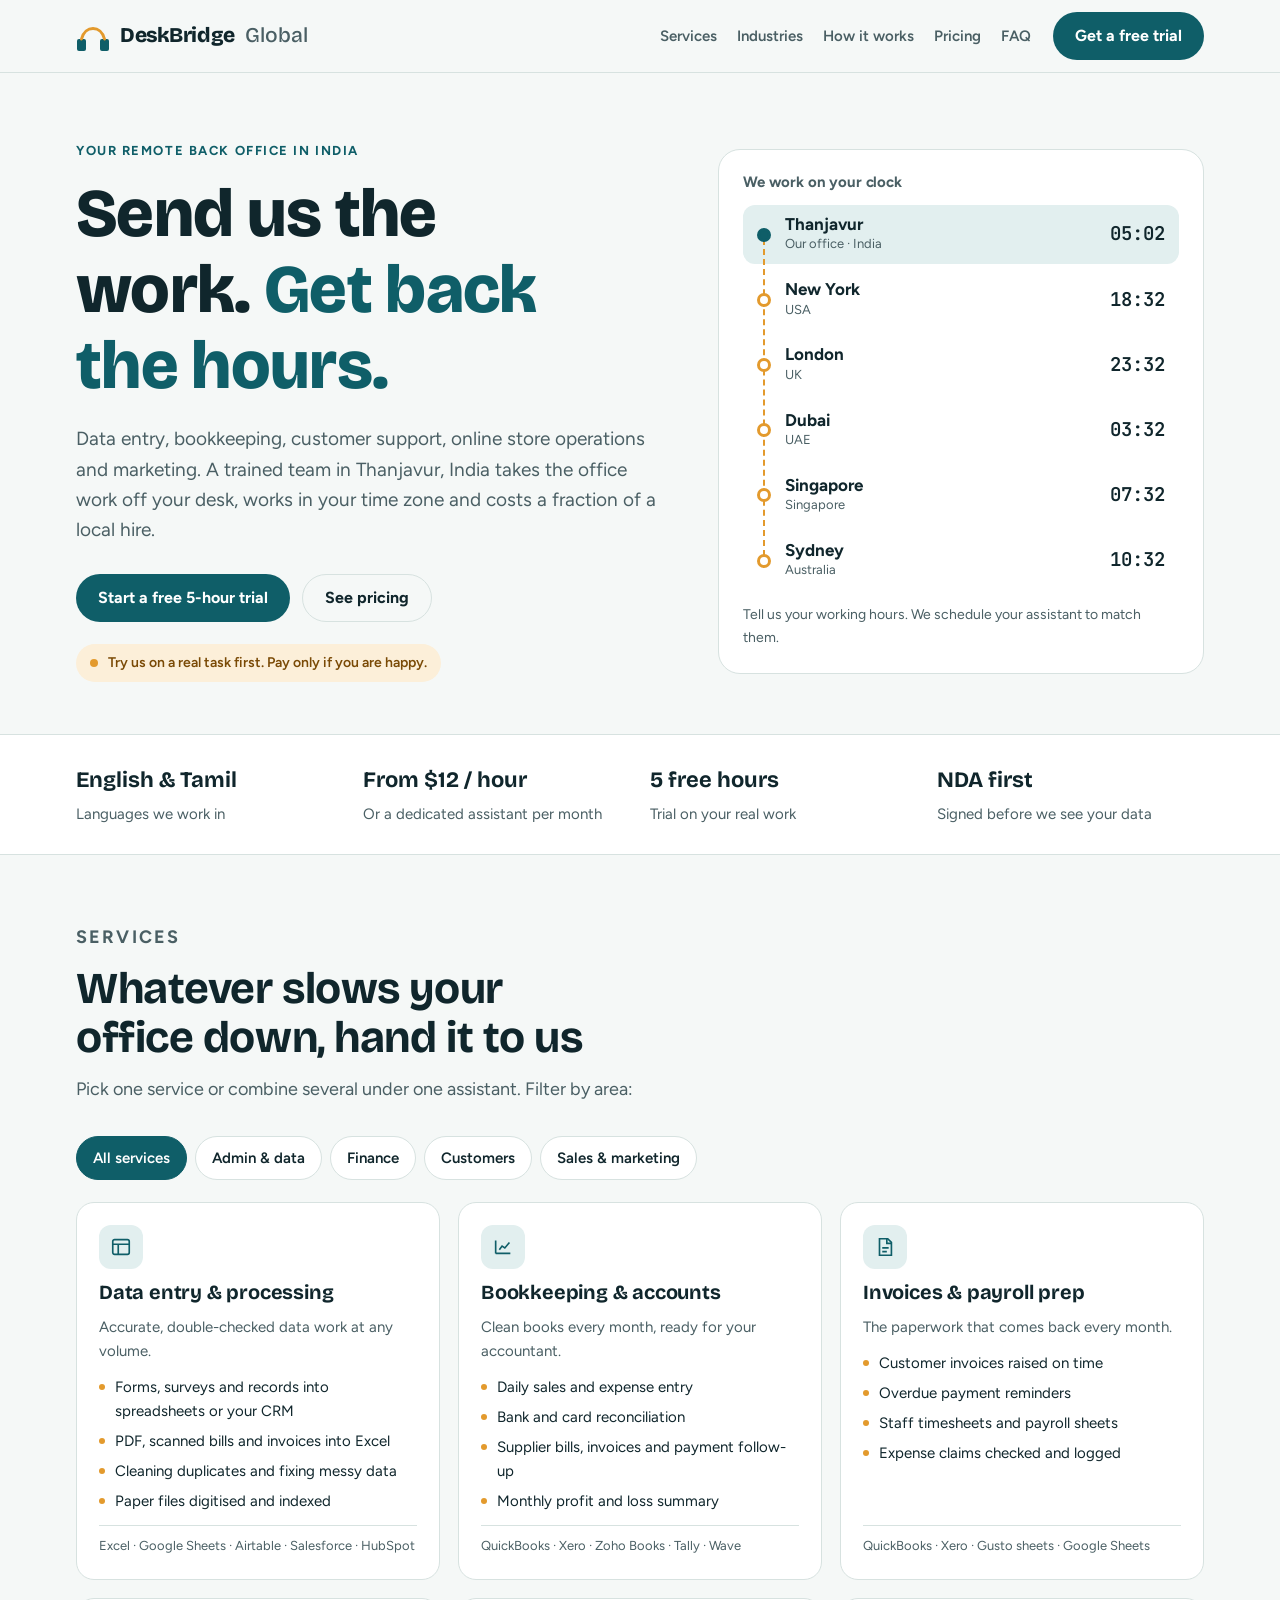
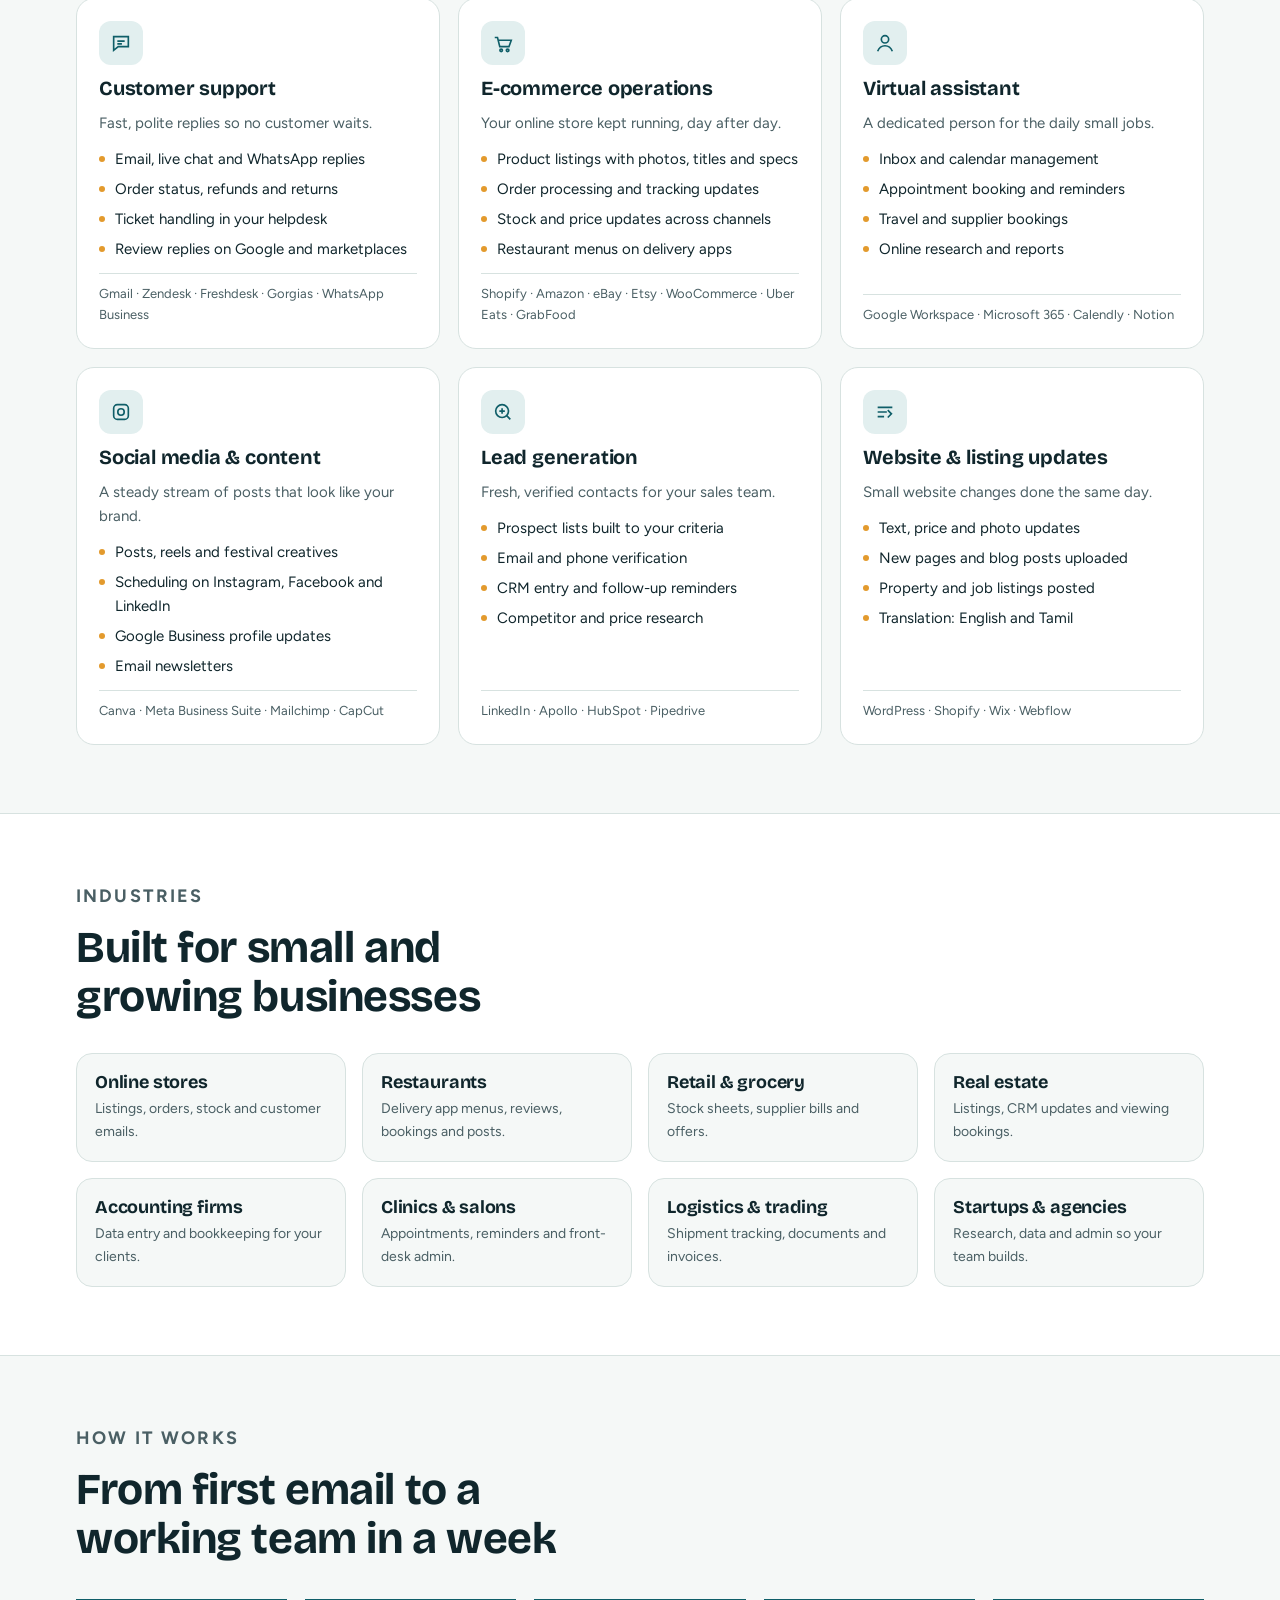
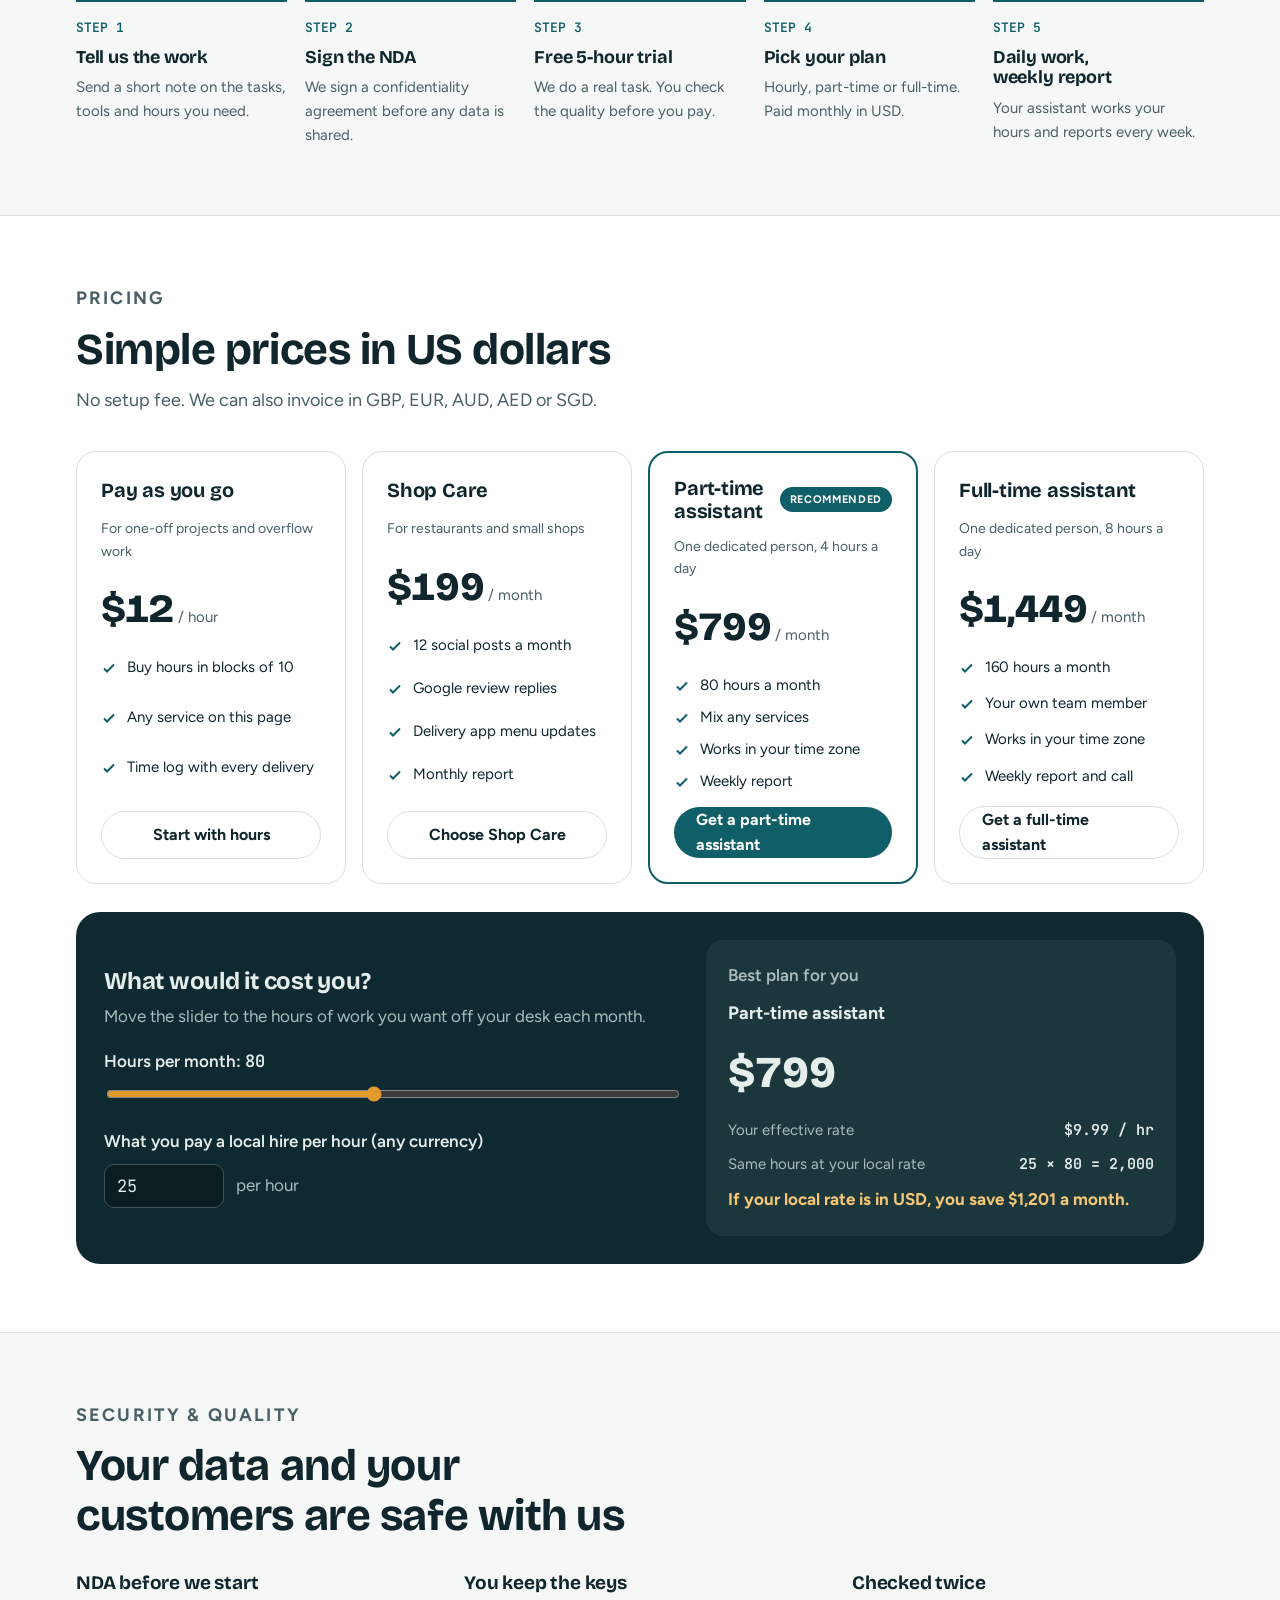
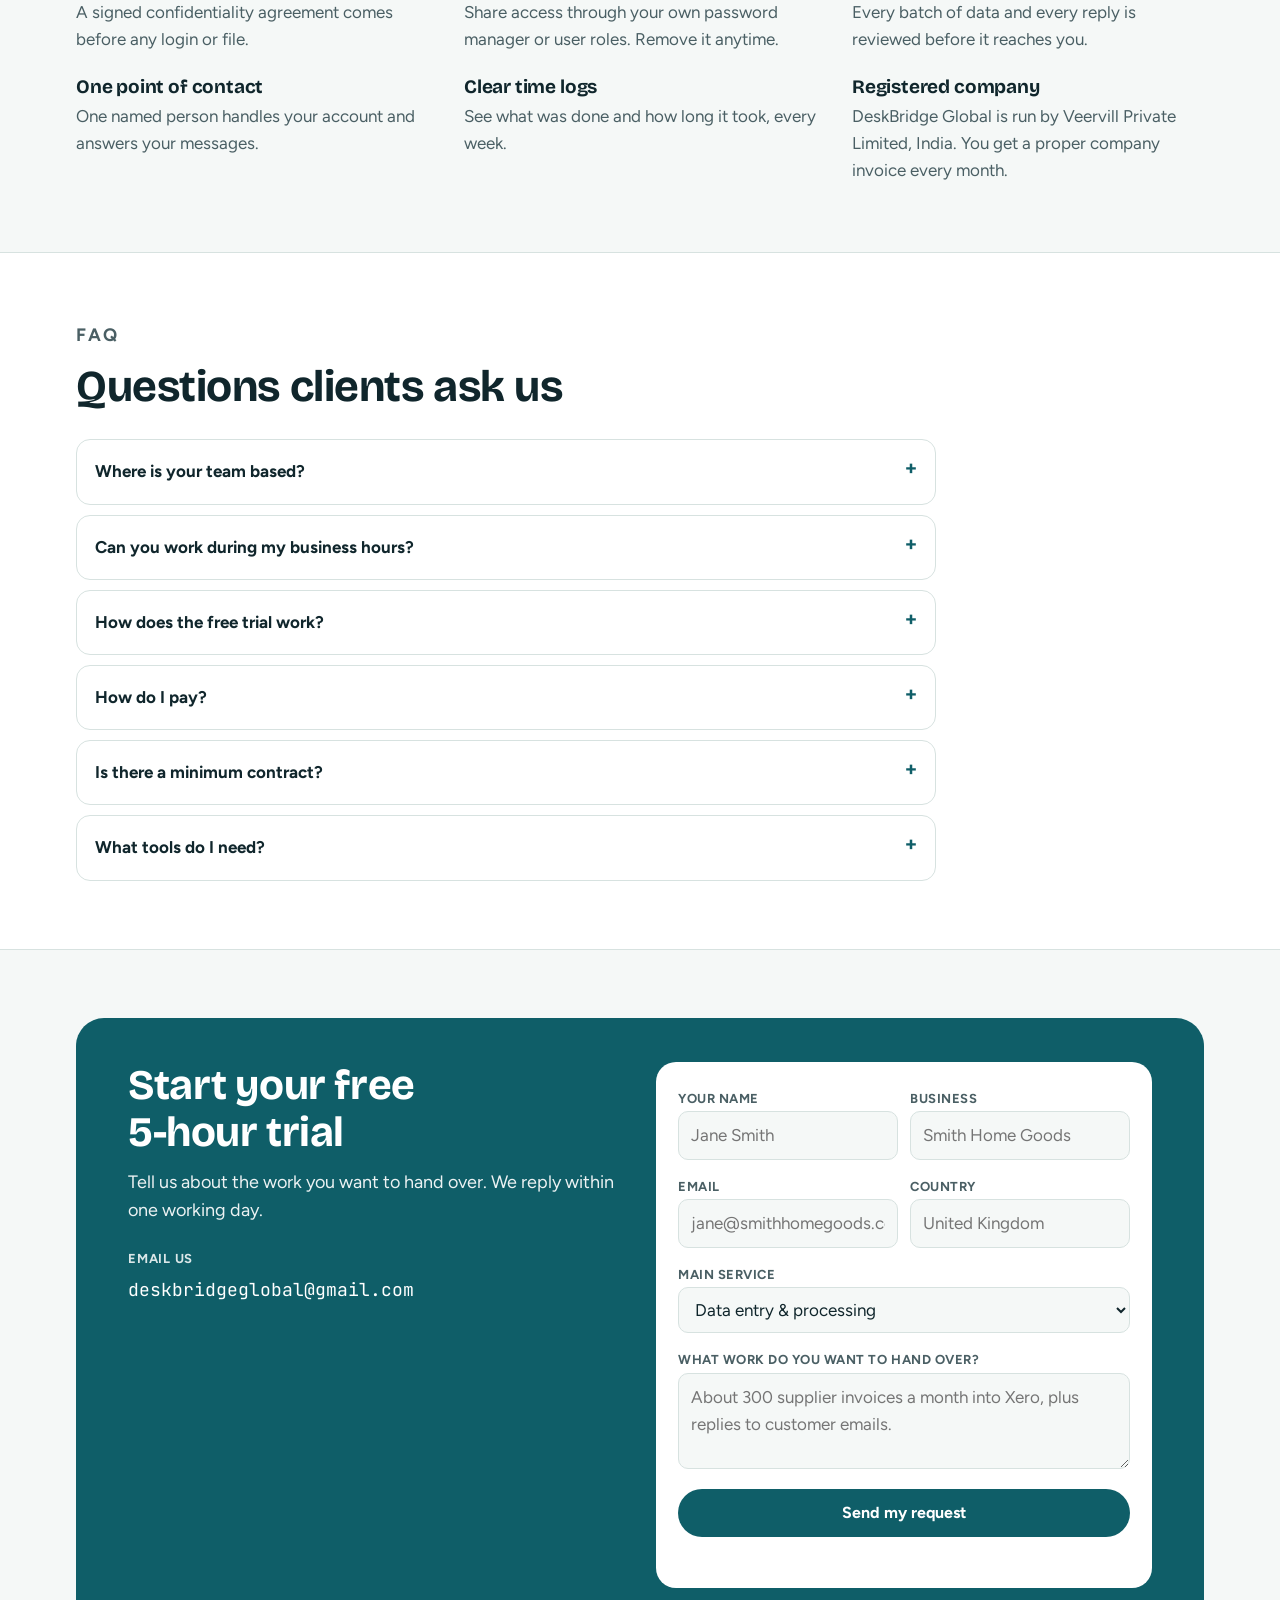
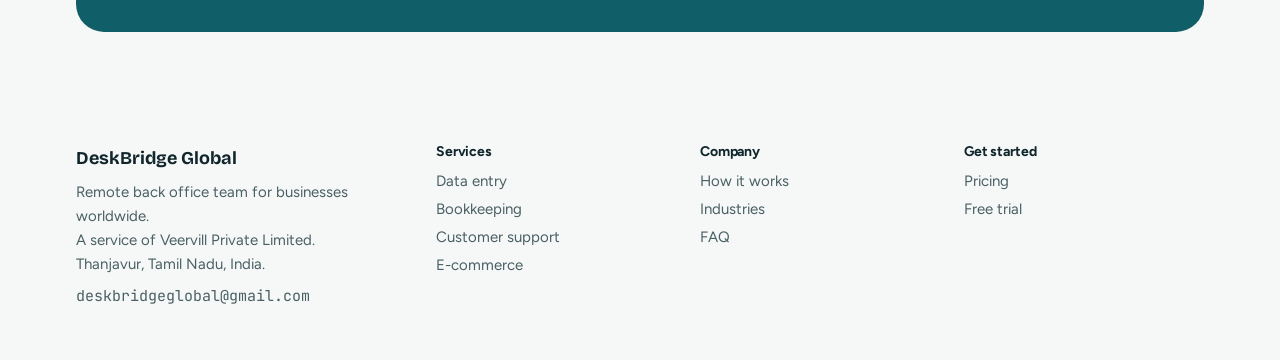
==== commit 4176e2d8: "Add files via upload" ====
--- a/index.html
+++ b/index.html
@@ -492,7 +492,7 @@
       <div class="contact">
         <div>
           <h2 id="contact-h">Start your free 5-hour trial</h2>
-          <p>Fill in the form to write your request, then send it to us by email. We reply within one working day.</p>
+          <p>Tell us about the work you want to hand over. We reply within one working day.</p>
           <div class="mailline">
             <span style="font-size:13px;font-weight:700;letter-spacing:.06em;text-transform:uppercase;opacity:.85">Email us</span>
             <span class="addr" id="mail">deskbridgeglobal@gmail.com</span>
@@ -504,7 +504,10 @@
             <div><label for="q-biz">Business</label><input id="q-biz" autocomplete="organization" placeholder="Smith Home Goods"></div>
           </div>
           <div class="two">
+            <div><label for="q-email">Email</label><input id="q-email" type="email" autocomplete="email" placeholder="jane@smithhomegoods.com"></div>
             <div><label for="q-country">Country</label><input id="q-country" autocomplete="country-name" placeholder="United Kingdom"></div>
+          </div>
+          <div>
             <div><label for="q-svc">Main service</label>
               <select id="q-svc">
                 <option>Data entry &amp; processing</option><option>Bookkeeping &amp; accounts</option><option>Invoices &amp; payroll prep</option><option>Customer support</option><option>E-commerce operations</option><option>Virtual assistant</option><option>Social media &amp; content</option><option>Lead generation</option><option>Website &amp; listing updates</option><option>Not sure yet</option>
@@ -512,7 +515,8 @@
             </div>
           </div>
           <div><label for="q-work">What work do you want to hand over?</label><textarea id="q-work" placeholder="About 300 supplier invoices a month into Xero, plus replies to customer emails."></textarea></div>
-          <button class="btn btn-primary" type="submit">Write my request</button>
+          <input type="text" id="q-honey" tabindex="-1" autocomplete="off" aria-hidden="true" style="position:absolute;left:-9999px;width:1px;height:1px;opacity:0">
+          <button class="btn btn-primary" type="submit" id="sendBtn">Send my request</button>
           <span class="status" id="status" aria-live="polite"></span>
           <div class="preview" id="preview" hidden></div>
           <div class="two" id="sendRow" hidden>
@@ -589,11 +593,31 @@
   function v(id){ return document.getElementById(id).value.trim(); }
   form.addEventListener('submit', function(e){
     e.preventDefault();
-    if (!v('q-name') || !v('q-work')){ out.textContent = 'Add your name and the work you want to hand over.'; return; }
-    var body = 'Hello DeskBridge,\n\nName: ' + v('q-name') + '\nBusiness: ' + (v('q-biz') || '-') + '\nCountry: ' + (v('q-country') || '-') + '\nService: ' + v('q-svc') + '\n\nWork:\n' + v('q-work') + '\n\nI would like the free 5-hour trial.';
-    pv.textContent = body; pv.hidden = false; row.hidden = false;
-    mailA.href = 'mailto:deskbridgeglobal@gmail.com?subject=' + encodeURIComponent('Free trial request - ' + (v('q-biz') || v('q-name'))) + '&body=' + encodeURIComponent(body);
-    out.textContent = 'Your request is ready. Copy it or open your email app, and send it to deskbridgeglobal@gmail.com.';
+    if (v('q-honey')) return;
+    var em = v('q-email');
+    if (!v('q-name') || !v('q-work') || !/^[^\s@]+@[^\s@]+\.[^\s@]+$/.test(em)){ out.textContent = 'Add your name, a valid email and the work you want to hand over.'; return; }
+    var body = 'Hello DeskBridge,\n\nName: ' + v('q-name') + '\nEmail: ' + em + '\nBusiness: ' + (v('q-biz') || '-') + '\nCountry: ' + (v('q-country') || '-') + '\nService: ' + v('q-svc') + '\n\nWork:\n' + v('q-work') + '\n\nI would like the free 5-hour trial.';
+    var subject = 'Free trial request - ' + (v('q-biz') || v('q-name'));
+    function fallback(){
+      pv.textContent = body; pv.hidden = false; row.hidden = false;
+      mailA.href = 'mailto:deskbridgeglobal@gmail.com?subject=' + encodeURIComponent(subject) + '&body=' + encodeURIComponent(body);
+      out.textContent = 'We could not send this automatically. Copy your request or open your email app, and send it to deskbridgeglobal@gmail.com.';
+      btn.disabled = false; btn.textContent = 'Send my request';
+    }
+    var btn = document.getElementById('sendBtn');
+    btn.disabled = true; btn.textContent = 'Sending…'; out.textContent = '';
+    fetch('https://formsubmit.co/ajax/deskbridgeglobal@gmail.com', {
+      method: 'POST',
+      headers: {'Content-Type': 'application/json', 'Accept': 'application/json'},
+      body: JSON.stringify({ _subject: subject, _template: 'table', _replyto: em, name: v('q-name'), email: em, business: v('q-biz') || '-', country: v('q-country') || '-', service: v('q-svc'), work: v('q-work') })
+    }).then(function(r){ return r.json(); }).then(function(d){
+      if (d && (d.success === true || d.success === 'true')){
+        form.querySelectorAll('input, textarea').forEach(function(el){ if (el.id !== 'q-honey') el.value = ''; });
+        pv.hidden = true; row.hidden = true;
+        btn.disabled = false; btn.textContent = 'Send my request';
+        out.textContent = 'Thank you! Your request has been sent. We will reply to ' + em + ' within one working day.';
+      } else { fallback(); }
+    }).catch(fallback);
   });
   document.getElementById('copyReq').addEventListener('click', function(){
     var t = pv.textContent;
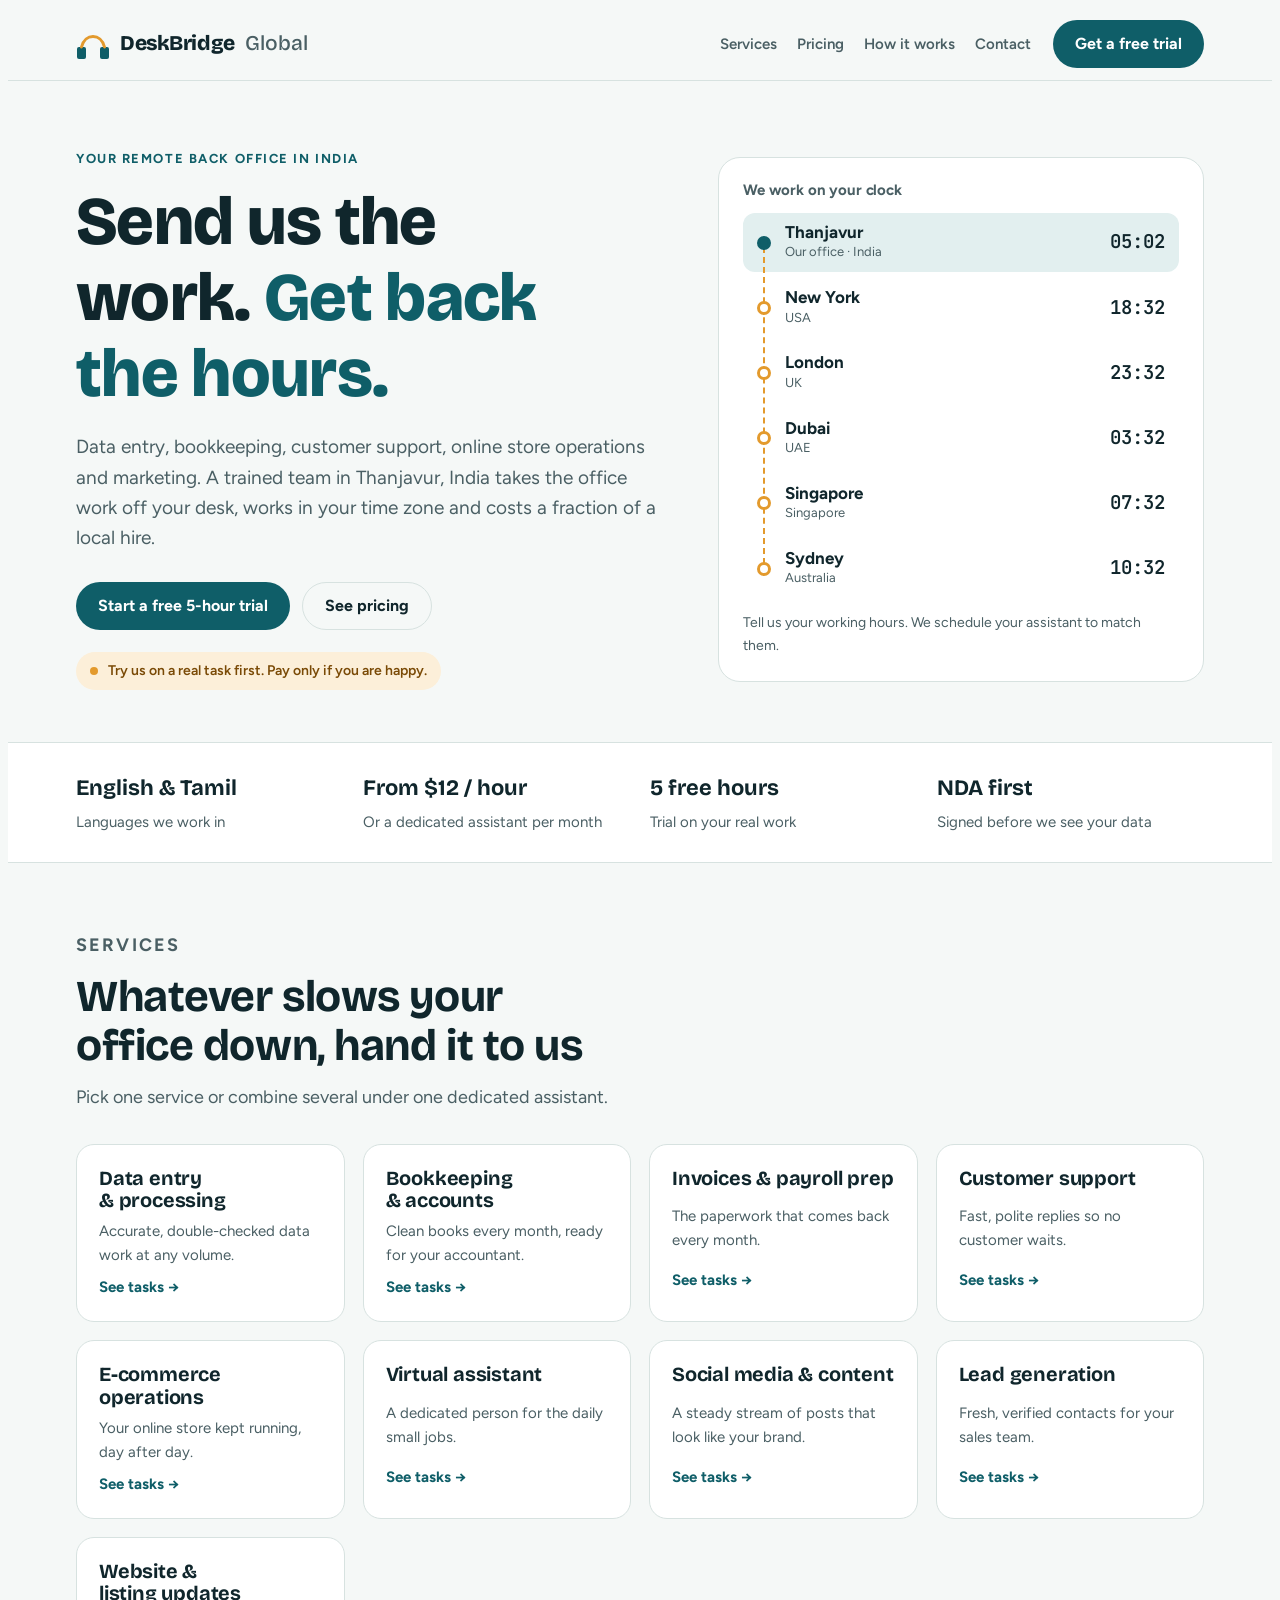
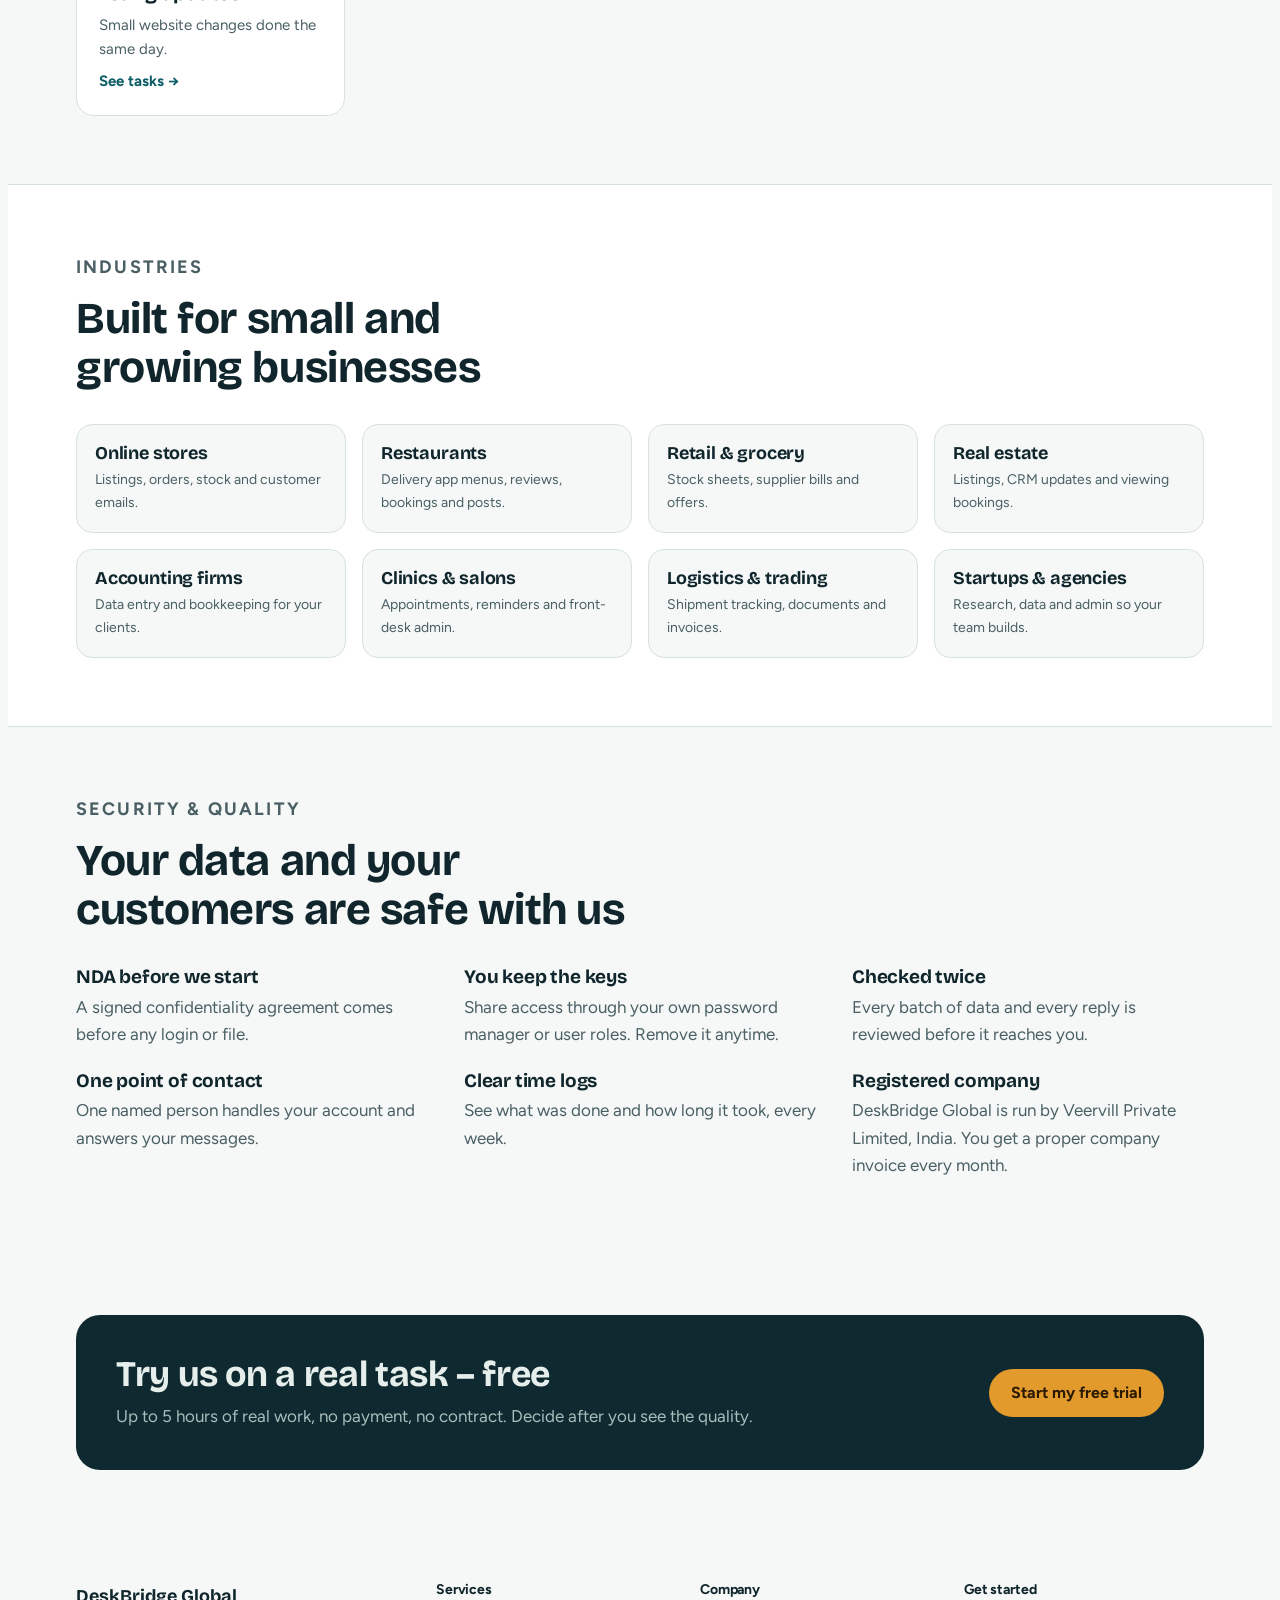
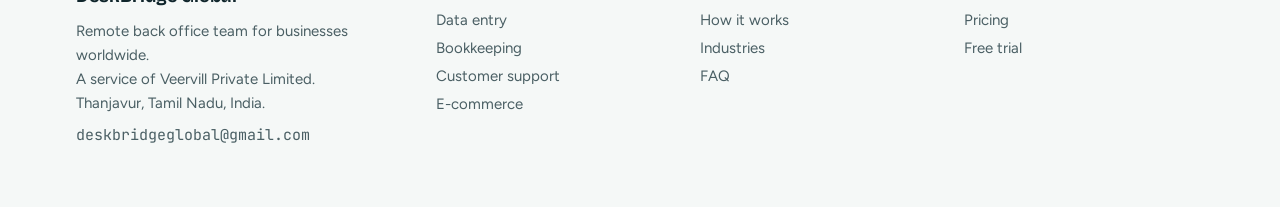
==== commit 3877d01b: "Add files via upload" ====
--- a/index.html
+++ b/index.html
@@ -3,207 +3,22 @@
 <head>
 <meta charset="utf-8">
 <meta name="viewport" content="width=device-width, initial-scale=1, viewport-fit=cover">
-<style>:root{color-scheme:light;padding-top:env(safe-area-inset-top,0px);padding-bottom:env(safe-area-inset-bottom,0px)}body{margin:0}img{max-width:100%}[hidden]{display:none!important}</style>
-<title>DeskBridge Global</title>
-<meta name="claude:viewport-fit-sides" content="cover">
-<meta name="description" content="Remote back office team in India for businesses worldwide: data entry, bookkeeping, customer support, e-commerce operations, marketing and virtual assistants.">
+<title>DeskBridge Global – Remote back office team in India</title>
+<meta name="description" content="Remote back office team in Thanjavur, India for businesses worldwide: data entry, bookkeeping, customer support, e-commerce operations, marketing and virtual assistants. Free 5-hour trial.">
+<meta property="og:title" content="DeskBridge Global – Remote back office team in India">
+<meta property="og:description" content="Remote back office team in Thanjavur, India for businesses worldwide: data entry, bookkeeping, customer support, e-commerce operations, marketing and virtual assistants. Free 5-hour trial.">
+<meta property="og:site_name" content="DeskBridge Global">
+<link rel="icon" href="/assets/favicon.svg" type="image/svg+xml">
 <link rel="preconnect" href="https://fonts.googleapis.com">
 <link rel="preconnect" href="https://fonts.gstatic.com" crossorigin>
 <link rel="stylesheet" href="https://fonts.googleapis.com/css2?family=Bricolage+Grotesque:opsz,wght@12..96,500;12..96,700;12..96,800&family=Figtree:wght@400;500;600;700&family=JetBrains+Mono:wght@500;600&display=swap">
-<style>
-/* Layout: a bridge line from Thanjavur to the client's city; long single page, 1160px column, sticky section nav. */
-:root{
-  --bg:#F5F8F7; --surface:#FFFFFF; --fg:#10262C; --muted:#4A5F64; --line:#D7E2E0;
-  --teal:#0F5E68; --teal-soft:#E2EFEF; --marigold:#E39A2D; --marigold-ink:#7A4A06; --marigold-soft:#FCEFD9;
-  --on-teal:#FFFFFF; --deep:#0E2A30; --on-deep:#E6EEEC; --deep-muted:#A9BDBC;
-  --display:"Bricolage Grotesque", "Avenir Next", "Segoe UI", system-ui, sans-serif;
-  --body:"Figtree", "Segoe UI", system-ui, sans-serif;
-  --mono:"JetBrains Mono", ui-monospace, "SFMono-Regular", Menlo, monospace;
-}
-@media (prefers-color-scheme: dark){:root:not([data-theme="light"]){
-  --bg:#0C181B; --surface:#12232A; --fg:#E6EEEC; --muted:#A3B6B5; --line:#24393F;
-  --teal:#5DB6BE; --teal-soft:#16343A; --marigold:#F0B14E; --marigold-ink:#F6C677; --marigold-soft:#2E2412;
-  --on-teal:#08181B; --deep:#081215; --on-deep:#E6EEEC; --deep-muted:#9FB3B2; color-scheme:dark;
-}}
-:root[data-theme="dark"]{
-  --bg:#0C181B; --surface:#12232A; --fg:#E6EEEC; --muted:#A3B6B5; --line:#24393F;
-  --teal:#5DB6BE; --teal-soft:#16343A; --marigold:#F0B14E; --marigold-ink:#F6C677; --marigold-soft:#2E2412;
-  --on-teal:#08181B; --deep:#081215; --on-deep:#E6EEEC; --deep-muted:#9FB3B2; color-scheme:dark;
-}
-*{box-sizing:border-box}
-html{scroll-behavior:smooth;scroll-padding-top:84px}
-body{background:var(--bg);color:var(--fg);font-family:var(--body);font-size:17px;line-height:1.6}
-.wrap{max-width:1160px;margin:0 auto;padding-left:max(16px, env(safe-area-inset-left, 0px));padding-right:max(16px, env(safe-area-inset-right, 0px))}
-h1,h2,h3,h4{font-family:var(--display);line-height:1.12;margin:0;text-wrap:balance;letter-spacing:-0.01em}
-p{margin:0}
-a{color:var(--teal)}
-:focus-visible{outline:3px solid var(--marigold);outline-offset:3px;border-radius:6px}
-.eyebrow{font-size:13px;font-weight:700;letter-spacing:.12em;text-transform:uppercase;color:var(--teal)}
-.mono{font-family:var(--mono);font-variant-numeric:tabular-nums}
-
-body::before{content:"";position:fixed;inset:0 0 auto;height:env(safe-area-inset-top, 0px);z-index:10;background:var(--bg)}
-header{position:sticky;top:env(safe-area-inset-top, 0px);z-index:5;background:color-mix(in srgb, var(--bg) 92%, transparent);backdrop-filter:blur(8px);border-bottom:1px solid var(--line)}
-.nav{display:flex;align-items:center;gap:22px;padding-block:12px;flex-wrap:wrap}
-.brand{display:flex;align-items:center;gap:10px;text-decoration:none;color:var(--fg)}
-.brand b{font-family:var(--display);font-size:21px;font-weight:800;letter-spacing:-0.02em}
-.brand span{font-family:var(--display);font-size:21px;font-weight:500;color:var(--muted)}
-.links{display:flex;gap:20px;margin-left:auto;flex-wrap:wrap}
-.links a{color:var(--muted);text-decoration:none;font-weight:600;font-size:15px}
-.links a:hover{color:var(--fg)}
-.btn{display:inline-flex;align-items:center;justify-content:center;gap:8px;min-height:48px;padding:0 22px;border-radius:999px;font-weight:700;font-size:16px;text-decoration:none;border:0;cursor:pointer;font-family:var(--body)}
-.btn-primary{background:var(--teal);color:var(--on-teal)}
-.btn-primary:hover{filter:brightness(1.08)}
-.btn-ghost{background:transparent;color:var(--fg);border:1.5px solid var(--line)}
-.btn-gold{background:var(--marigold);color:#2A1A02}
-@media (max-width:900px){.links{display:none}}
-
-/* hero */
-.hero{padding-block:68px 52px;display:grid;grid-template-columns:minmax(0,1.1fr) minmax(0,.9fr);gap:48px;align-items:center}
-.hero h1{font-size:clamp(38px,6vw,68px);font-weight:800}
-.hero h1 em{font-style:normal;color:var(--teal)}
-.hero .lede{margin-top:20px;font-size:19px;color:var(--muted);max-width:58ch}
-.hero .ctas{display:flex;gap:12px;flex-wrap:wrap;margin-top:28px}
-.trialpill{margin-top:22px;display:inline-flex;align-items:center;gap:10px;background:var(--marigold-soft);color:var(--marigold-ink);padding:8px 14px;border-radius:999px;font-weight:600;font-size:14px}
-.trialpill i{width:8px;height:8px;border-radius:50%;background:var(--marigold);display:inline-block}
-@media (max-width:900px){.hero{grid-template-columns:1fr;padding-block:44px 36px}}
-
-.bridge{background:var(--surface);border:1px solid var(--line);border-radius:22px;padding:24px}
-.bridge h2{font-size:15px;font-family:var(--body);font-weight:700;color:var(--muted)}
-.cities{position:relative;display:grid;gap:6px;margin-top:14px}
-.cities::before{content:"";position:absolute;left:20px;top:24px;bottom:24px;border-left:2px dashed var(--marigold)}
-.city{display:flex;align-items:center;gap:14px;padding:9px 14px;border-radius:12px}
-.city.home{background:var(--teal-soft)}
-.dot{width:14px;height:14px;border-radius:50%;border:3px solid var(--marigold);background:var(--surface);flex:none;z-index:1}
-.city.home .dot{background:var(--teal);border-color:var(--teal)}
-.city .name{font-weight:700;line-height:1.2}
-.city .tag{font-size:13px;color:var(--muted)}
-.city .time{margin-left:auto;font-size:19px;font-weight:600}
-.bridge .note{margin-top:14px;font-size:14px;color:var(--muted)}
-
-/* strips & sections */
-section{padding-block:68px}
-.band{background:var(--surface);border-block:1px solid var(--line)}
-.section-head{display:grid;gap:12px;max-width:720px}
-.section-head h2{font-size:clamp(30px,4vw,44px);font-weight:700}
-.section-head p{color:var(--muted);font-size:18px}
-
-.facts{display:grid;grid-template-columns:repeat(4,minmax(0,1fr));gap:20px;padding-block:28px}
-.fact{display:grid;gap:4px}
-.fact b{font-family:var(--display);font-size:22px}
-.fact span{color:var(--muted);font-size:15px}
-@media (max-width:860px){.facts{grid-template-columns:repeat(2,minmax(0,1fr))}}
-
-/* services catalog */
-.tabs{display:flex;flex-wrap:wrap;gap:8px;margin-top:32px}
-.tab{min-height:44px;padding:0 16px;border-radius:999px;border:1.5px solid var(--line);background:var(--surface);color:var(--fg);font:inherit;font-size:15px;font-weight:600;cursor:pointer}
-.tab[aria-selected="true"]{background:var(--teal);color:var(--on-teal);border-color:var(--teal)}
-.catalog{display:grid;grid-template-columns:repeat(3,minmax(0,1fr));gap:18px;margin-top:22px}
-.svc{background:var(--surface);border:1px solid var(--line);border-radius:18px;padding:22px;display:flex;flex-direction:column;gap:12px}
-.svc .ic{width:44px;height:44px;border-radius:12px;background:var(--teal-soft);display:flex;align-items:center;justify-content:center}
-.svc h3{font-size:20px}
-.svc p{color:var(--muted);font-size:15px}
-.svc ul{margin:0;padding:0;list-style:none;display:grid;gap:6px;font-size:15px}
-.svc li{display:flex;gap:10px}
-.svc li::before{content:"";width:6px;height:6px;border-radius:50%;background:var(--marigold);margin-top:9px;flex:none}
-.svc .tools{margin-top:auto;padding-top:10px;border-top:1px solid var(--line);font-size:13px;color:var(--muted)}
-@media (max-width:980px){.catalog{grid-template-columns:repeat(2,minmax(0,1fr))}}
-@media (max-width:620px){.catalog{grid-template-columns:1fr}}
-
-/* industries */
-.inds{display:grid;grid-template-columns:repeat(4,minmax(0,1fr));gap:16px;margin-top:32px}
-.ind{border:1px solid var(--line);border-radius:16px;padding:18px;background:var(--bg);display:grid;gap:6px;align-content:start}
-.ind h3{font-size:18px}
-.ind p{font-size:14px;color:var(--muted)}
-@media (max-width:900px){.inds{grid-template-columns:repeat(2,minmax(0,1fr))}}
-@media (max-width:520px){.inds{grid-template-columns:1fr}}
-
-/* how */
-.steps{display:grid;grid-template-columns:repeat(5,minmax(0,1fr));gap:18px;margin-top:36px}
-.step{border-top:3px solid var(--teal);padding-top:16px;display:grid;gap:8px;align-content:start}
-.step .n{font-family:var(--mono);font-size:13px;color:var(--teal);font-weight:600}
-.step h3{font-size:18px}
-.step p{color:var(--muted);font-size:15px}
-@media (max-width:980px){.steps{grid-template-columns:repeat(2,minmax(0,1fr))}}
-@media (max-width:520px){.steps{grid-template-columns:1fr}}
-
-/* pricing */
-.plans{display:grid;grid-template-columns:repeat(4,minmax(0,1fr));gap:16px;margin-top:36px;align-items:stretch}
-.plan{background:var(--surface);border:1px solid var(--line);border-radius:20px;padding:24px;display:flex;flex-direction:column;gap:14px}
-.plan.pick{border:2px solid var(--teal)}
-.plan .top{display:flex;justify-content:space-between;align-items:center;gap:8px;min-height:28px}
-.plan h3{font-size:20px}
-.plan .badge{font-size:11px;font-weight:700;letter-spacing:.06em;text-transform:uppercase;background:var(--teal);color:var(--on-teal);padding:4px 10px;border-radius:999px}
-.plan .for{font-size:14px;color:var(--muted)}
-.price{display:flex;align-items:baseline;gap:4px;flex-wrap:wrap}
-.price .amt{font-family:var(--display);font-size:40px;font-weight:800;letter-spacing:-0.02em}
-.price .per{color:var(--muted);font-size:15px}
-.plan ul{list-style:none;margin:0;padding:0;display:grid;gap:8px;flex:1;font-size:15px}
-.plan li{display:flex;gap:10px;align-items:flex-start}
-.plan li svg{flex:none;margin-top:5px}
-.plan .btn{width:100%}
-@media (max-width:1040px){.plans{grid-template-columns:repeat(2,minmax(0,1fr))}}
-@media (max-width:620px){.plans{grid-template-columns:1fr}}
-
-/* estimator */
-.calc{margin-top:28px;background:var(--deep);color:var(--on-deep);border-radius:24px;padding:28px;display:grid;grid-template-columns:minmax(0,1.1fr) minmax(0,.9fr);gap:28px;align-items:center}
-.calc h3{font-size:24px}
-.calc p{color:var(--deep-muted)}
-.calc label{display:block;font-weight:600;margin-top:18px;margin-bottom:8px}
-.calc input[type=range]{width:100%;accent-color:var(--marigold)}
-.calc .row{display:flex;gap:12px;align-items:center;flex-wrap:wrap}
-.calc input[type=number]{width:120px;height:44px;border-radius:10px;border:1px solid #3B5359;background:#0A1E22;color:#E6EEEC;font:inherit;font-family:var(--mono);padding:0 12px}
-.out{background:rgba(255,255,255,.06);border-radius:18px;padding:22px;display:grid;gap:10px}
-.out .big{font-family:var(--display);font-size:44px;font-weight:800}
-.out .line{display:flex;justify-content:space-between;gap:12px;color:var(--deep-muted);font-size:15px}
-.out .line b{color:var(--on-deep);font-family:var(--mono);font-weight:600}
-.save{color:#F6C677;font-weight:700}
-@media (max-width:820px){.calc{grid-template-columns:1fr}}
-
-/* trust */
-.trust{display:grid;grid-template-columns:repeat(3,minmax(0,1fr));gap:22px 36px;margin-top:32px}
-.trust div{display:grid;gap:6px;align-content:start}
-.trust h3{font-size:19px}
-.trust p{color:var(--muted)}
-@media (max-width:860px){.trust{grid-template-columns:1fr}}
-
-/* faq */
-.faq{margin-top:28px;display:grid;gap:10px;max-width:860px}
-details{background:var(--surface);border:1px solid var(--line);border-radius:14px;padding:4px 18px}
-summary{cursor:pointer;font-weight:700;padding-block:14px;list-style:none;display:flex;justify-content:space-between;gap:16px}
-summary::-webkit-details-marker{display:none}
-summary::after{content:"+";font-family:var(--mono);color:var(--teal);font-size:20px;line-height:1}
-details[open] summary::after{content:"−"}
-details p{color:var(--muted);padding-bottom:16px}
-
-/* contact */
-.contact{background:var(--teal);color:var(--on-teal);border-radius:28px;padding:44px clamp(20px,5vw,52px);display:grid;grid-template-columns:minmax(0,1fr) minmax(0,1fr);gap:32px;align-items:start}
-.contact h2{font-size:clamp(28px,4vw,42px)}
-.contact > div > p{margin-top:12px;font-size:18px;opacity:.92}
-.mailline{margin-top:24px;display:grid;gap:6px}
-.mailline .addr{font-family:var(--mono);font-size:18px;word-break:break-all;user-select:all}
-form.quote{background:var(--surface);color:var(--fg);border-radius:20px;padding:22px;display:grid;gap:12px}
-form.quote label{font-size:13px;font-weight:700;color:var(--muted);letter-spacing:.04em;text-transform:uppercase}
-form.quote input, form.quote select, form.quote textarea{width:100%;min-height:46px;border-radius:10px;border:1px solid var(--line);background:var(--bg);color:var(--fg);font:inherit;padding:10px 12px}
-form.quote textarea{min-height:96px;resize:vertical}
-.two{display:grid;grid-template-columns:minmax(0,1fr) minmax(0,1fr);gap:12px}
-.status{font-size:14px;color:var(--teal);font-weight:600;min-height:1.2em}
-.preview{font-family:var(--mono);font-size:13px;white-space:pre-wrap;background:var(--bg);border:1px dashed var(--line);border-radius:10px;padding:12px;user-select:all}
-@media (max-width:860px){.contact{grid-template-columns:1fr}.two{grid-template-columns:1fr}}
-
-footer{padding-block:44px 52px;color:var(--muted);font-size:15px}
-footer .wrap{display:grid;grid-template-columns:minmax(0,1.4fr) repeat(3,minmax(0,1fr));gap:24px}
-footer h4{font-family:var(--body);font-size:14px;color:var(--fg);margin-bottom:8px}
-footer a{color:var(--muted);text-decoration:none;display:block;padding-block:2px}
-footer a:hover{color:var(--fg)}
-@media (max-width:760px){footer .wrap{grid-template-columns:1fr 1fr}}
-@media (prefers-reduced-motion: reduce){html{scroll-behavior:auto}*{transition:none!important;animation:none!important}}
-</style>
+<link rel="stylesheet" href="/assets/site.css">
+<style>[hidden]{display:none!important}</style>
 </head>
 <body>
-
 <header>
   <div class="wrap nav">
-    <a class="brand" href="#top" aria-label="DeskBridge Global home">
+    <a class="brand" href="/" aria-label="DeskBridge Global home">
       <svg width="34" height="34" viewBox="0 0 34 34" aria-hidden="true">
         <rect x="1" y="20" width="9" height="12" rx="2" fill="var(--teal)"></rect>
         <rect x="24" y="20" width="9" height="12" rx="2" fill="var(--teal)"></rect>
@@ -211,14 +26,14 @@
       </svg>
       <b>DeskBridge</b><span>Global</span>
     </a>
-    <nav class="links" aria-label="Sections">
-      <a href="#services">Services</a>
-      <a href="#industries">Industries</a>
-      <a href="#how">How it works</a>
-      <a href="#pricing">Pricing</a>
-      <a href="#faq">FAQ</a>
+    <button class="menu-btn" type="button" aria-expanded="false" aria-controls="site-links">Menu</button>
+    <nav class="links" id="site-links" aria-label="Pages">
+      <a href="/services">Services</a>
+      <a href="/pricing">Pricing</a>
+      <a href="/how-it-works">How it works</a>
+      <a href="/contact">Contact</a>
     </nav>
-    <a class="btn btn-primary" href="#contact">Get a free trial</a>
+    <a class="btn btn-primary" href="/contact">Get a free trial</a>
   </div>
 </header>
 
@@ -229,8 +44,8 @@
       <h1 style="margin-top:14px">Send us the work. <em>Get back the hours.</em></h1>
       <p class="lede">Data entry, bookkeeping, customer support, online store operations and marketing. A trained team in Thanjavur, India takes the office work off your desk, works in your time zone and costs a fraction of a local hire.</p>
       <div class="ctas">
-        <a class="btn btn-primary" href="#contact">Start a free 5-hour trial</a>
-        <a class="btn btn-ghost" href="#pricing">See pricing</a>
+        <a class="btn btn-primary" href="/contact">Start a free 5-hour trial</a>
+        <a class="btn btn-ghost" href="/pricing">See pricing</a>
       </div>
       <p class="trialpill"><i></i>Try us on a real task first. Pay only if you are happy.</p>
     </div>
@@ -258,84 +73,23 @@
     </div>
   </div>
 
-  <section id="services" aria-labelledby="svc-h">
+  <section aria-labelledby="home-svc-h">
     <div class="wrap">
       <div class="section-head">
         <p class="eyebrow">Services</p>
-        <h2 id="svc-h">Whatever slows your office down, hand it to us</h2>
-        <p>Pick one service or combine several under one assistant. Filter by area:</p>
+        <h2 id="home-svc-h">Whatever slows your office down, hand it to us</h2>
+        <p>Pick one service or combine several under one dedicated assistant.</p>
       </div>
-      <div class="tabs" role="tablist" aria-label="Service areas">
-        <button class="tab" role="tab" aria-selected="true" data-f="all">All services</button>
-        <button class="tab" role="tab" aria-selected="false" data-f="admin">Admin &amp; data</button>
-        <button class="tab" role="tab" aria-selected="false" data-f="money">Finance</button>
-        <button class="tab" role="tab" aria-selected="false" data-f="cust">Customers</button>
-        <button class="tab" role="tab" aria-selected="false" data-f="grow">Sales &amp; marketing</button>
-      </div>
-      <div class="catalog" id="catalog">
-        <article class="svc" data-c="admin">
-          <div class="ic"><svg width="22" height="22" viewBox="0 0 24 24" fill="none" stroke="var(--teal)" stroke-width="1.8" aria-hidden="true"><rect x="3" y="4" width="18" height="16" rx="2"></rect><path d="M3 9h18M9 9v11"></path></svg></div>
-          <h3>Data entry &amp; processing</h3>
-          <p>Accurate, double-checked data work at any volume.</p>
-          <ul><li>Forms, surveys and records into spreadsheets or your CRM</li><li>PDF, scanned bills and invoices into Excel</li><li>Cleaning duplicates and fixing messy data</li><li>Paper files digitised and indexed</li></ul>
-          <div class="tools">Excel · Google Sheets · Airtable · Salesforce · HubSpot</div>
-        </article>
-        <article class="svc" data-c="money">
-          <div class="ic"><svg width="22" height="22" viewBox="0 0 24 24" fill="none" stroke="var(--teal)" stroke-width="1.8" aria-hidden="true"><path d="M4 19V5M4 19h16M8 15l3-4 3 2 5-6"></path></svg></div>
-          <h3>Bookkeeping &amp; accounts</h3>
-          <p>Clean books every month, ready for your accountant.</p>
-          <ul><li>Daily sales and expense entry</li><li>Bank and card reconciliation</li><li>Supplier bills, invoices and payment follow-up</li><li>Monthly profit and loss summary</li></ul>
-          <div class="tools">QuickBooks · Xero · Zoho Books · Tally · Wave</div>
-        </article>
-        <article class="svc" data-c="money">
-          <div class="ic"><svg width="22" height="22" viewBox="0 0 24 24" fill="none" stroke="var(--teal)" stroke-width="1.8" aria-hidden="true"><path d="M6 3h9l4 4v14H6z"></path><path d="M14 3v5h5M9 13h7M9 17h5"></path></svg></div>
-          <h3>Invoices &amp; payroll prep</h3>
-          <p>The paperwork that comes back every month.</p>
-          <ul><li>Customer invoices raised on time</li><li>Overdue payment reminders</li><li>Staff timesheets and payroll sheets</li><li>Expense claims checked and logged</li></ul>
-          <div class="tools">QuickBooks · Xero · Gusto sheets · Google Sheets</div>
-        </article>
-        <article class="svc" data-c="cust">
-          <div class="ic"><svg width="22" height="22" viewBox="0 0 24 24" fill="none" stroke="var(--teal)" stroke-width="1.8" aria-hidden="true"><path d="M4 5h16v11H9l-5 4z"></path><path d="M8 10h8M8 13h5"></path></svg></div>
-          <h3>Customer support</h3>
-          <p>Fast, polite replies so no customer waits.</p>
-          <ul><li>Email, live chat and WhatsApp replies</li><li>Order status, refunds and returns</li><li>Ticket handling in your helpdesk</li><li>Review replies on Google and marketplaces</li></ul>
-          <div class="tools">Gmail · Zendesk · Freshdesk · Gorgias · WhatsApp Business</div>
-        </article>
-        <article class="svc" data-c="cust">
-          <div class="ic"><svg width="22" height="22" viewBox="0 0 24 24" fill="none" stroke="var(--teal)" stroke-width="1.8" aria-hidden="true"><path d="M3 6h3l2.5 10h10L21 9H7.5"></path><circle cx="10" cy="20" r="1.4"></circle><circle cx="17" cy="20" r="1.4"></circle></svg></div>
-          <h3>E-commerce operations</h3>
-          <p>Your online store kept running, day after day.</p>
-          <ul><li>Product listings with photos, titles and specs</li><li>Order processing and tracking updates</li><li>Stock and price updates across channels</li><li>Restaurant menus on delivery apps</li></ul>
-          <div class="tools">Shopify · Amazon · eBay · Etsy · WooCommerce · Uber Eats · GrabFood</div>
-        </article>
-        <article class="svc" data-c="admin">
-          <div class="ic"><svg width="22" height="22" viewBox="0 0 24 24" fill="none" stroke="var(--teal)" stroke-width="1.8" aria-hidden="true"><circle cx="12" cy="8" r="4"></circle><path d="M4 21c1.5-4 4.5-6 8-6s6.5 2 8 6"></path></svg></div>
-          <h3>Virtual assistant</h3>
-          <p>A dedicated person for the daily small jobs.</p>
-          <ul><li>Inbox and calendar management</li><li>Appointment booking and reminders</li><li>Travel and supplier bookings</li><li>Online research and reports</li></ul>
-          <div class="tools">Google Workspace · Microsoft 365 · Calendly · Notion</div>
-        </article>
-        <article class="svc" data-c="grow">
-          <div class="ic"><svg width="22" height="22" viewBox="0 0 24 24" fill="none" stroke="var(--teal)" stroke-width="1.8" aria-hidden="true"><rect x="4" y="4" width="16" height="16" rx="4"></rect><circle cx="12" cy="12" r="3.5"></circle><path d="M16.5 7.5h.01"></path></svg></div>
-          <h3>Social media &amp; content</h3>
-          <p>A steady stream of posts that look like your brand.</p>
-          <ul><li>Posts, reels and festival creatives</li><li>Scheduling on Instagram, Facebook and LinkedIn</li><li>Google Business profile updates</li><li>Email newsletters</li></ul>
-          <div class="tools">Canva · Meta Business Suite · Mailchimp · CapCut</div>
-        </article>
-        <article class="svc" data-c="grow">
-          <div class="ic"><svg width="22" height="22" viewBox="0 0 24 24" fill="none" stroke="var(--teal)" stroke-width="1.8" aria-hidden="true"><circle cx="11" cy="11" r="7"></circle><path d="M20 20l-4-4M8 11h6M11 8v6"></path></svg></div>
-          <h3>Lead generation</h3>
-          <p>Fresh, verified contacts for your sales team.</p>
-          <ul><li>Prospect lists built to your criteria</li><li>Email and phone verification</li><li>CRM entry and follow-up reminders</li><li>Competitor and price research</li></ul>
-          <div class="tools">LinkedIn · Apollo · HubSpot · Pipedrive</div>
-        </article>
-        <article class="svc" data-c="admin">
-          <div class="ic"><svg width="22" height="22" viewBox="0 0 24 24" fill="none" stroke="var(--teal)" stroke-width="1.8" aria-hidden="true"><path d="M4 7h16M4 12h10M4 17h7"></path><path d="M17 14l4 4-4 4" transform="translate(-2 -4)"></path></svg></div>
-          <h3>Website &amp; listing updates</h3>
-          <p>Small website changes done the same day.</p>
-          <ul><li>Text, price and photo updates</li><li>New pages and blog posts uploaded</li><li>Property and job listings posted</li><li>Translation: English and Tamil</li></ul>
-          <div class="tools">WordPress · Shopify · Wix · Webflow</div>
-        </article>
+      <div class="svc-grid">
+        <a class="svc-card" href="/services#svc-0"><h3>Data entry &amp; processing</h3><p>Accurate, double-checked data work at any volume.</p><span class="more">See tasks →</span></a>
+        <a class="svc-card" href="/services#svc-1"><h3>Bookkeeping &amp; accounts</h3><p>Clean books every month, ready for your accountant.</p><span class="more">See tasks →</span></a>
+        <a class="svc-card" href="/services#svc-2"><h3>Invoices &amp; payroll prep</h3><p>The paperwork that comes back every month.</p><span class="more">See tasks →</span></a>
+        <a class="svc-card" href="/services#svc-3"><h3>Customer support</h3><p>Fast, polite replies so no customer waits.</p><span class="more">See tasks →</span></a>
+        <a class="svc-card" href="/services#svc-4"><h3>E-commerce operations</h3><p>Your online store kept running, day after day.</p><span class="more">See tasks →</span></a>
+        <a class="svc-card" href="/services#svc-5"><h3>Virtual assistant</h3><p>A dedicated person for the daily small jobs.</p><span class="more">See tasks →</span></a>
+        <a class="svc-card" href="/services#svc-6"><h3>Social media &amp; content</h3><p>A steady stream of posts that look like your brand.</p><span class="more">See tasks →</span></a>
+        <a class="svc-card" href="/services#svc-7"><h3>Lead generation</h3><p>Fresh, verified contacts for your sales team.</p><span class="more">See tasks →</span></a>
+        <a class="svc-card" href="/services#svc-8"><h3>Website &amp; listing updates</h3><p>Small website changes done the same day.</p><span class="more">See tasks →</span></a>
       </div>
     </div>
   </section>
@@ -359,100 +113,6 @@
     </div>
   </section>
 
-  <section id="how" aria-labelledby="how-h">
-    <div class="wrap">
-      <div class="section-head">
-        <p class="eyebrow">How it works</p>
-        <h2 id="how-h">From first email to a working team in a week</h2>
-      </div>
-      <div class="steps">
-        <div class="step"><span class="n">STEP 1</span><h3>Tell us the work</h3><p>Send a short note on the tasks, tools and hours you need.</p></div>
-        <div class="step"><span class="n">STEP 2</span><h3>Sign the NDA</h3><p>We sign a confidentiality agreement before any data is shared.</p></div>
-        <div class="step"><span class="n">STEP 3</span><h3>Free 5-hour trial</h3><p>We do a real task. You check the quality before you pay.</p></div>
-        <div class="step"><span class="n">STEP 4</span><h3>Pick your plan</h3><p>Hourly, part-time or full-time. Paid monthly in USD.</p></div>
-        <div class="step"><span class="n">STEP 5</span><h3>Daily work, weekly report</h3><p>Your assistant works your hours and reports every week.</p></div>
-      </div>
-    </div>
-  </section>
-
-  <section id="pricing" class="band" aria-labelledby="price-h">
-    <div class="wrap">
-      <div class="section-head">
-        <p class="eyebrow">Pricing</p>
-        <h2 id="price-h">Simple prices in US dollars</h2>
-        <p>No setup fee. We can also invoice in GBP, EUR, AUD, AED or SGD.</p>
-      </div>
-      <div class="plans">
-        <article class="plan">
-          <div class="top"><h3>Pay as you go</h3></div>
-          <p class="for">For one-off projects and overflow work</p>
-          <div class="price"><span class="amt mono">$12</span><span class="per">/ hour</span></div>
-          <ul>
-            <li><svg width="16" height="16" viewBox="0 0 16 16" aria-hidden="true"><path d="M3 8.5l3 3 7-7" fill="none" stroke="var(--teal)" stroke-width="2"></path></svg>Buy hours in blocks of 10</li>
-            <li><svg width="16" height="16" viewBox="0 0 16 16" aria-hidden="true"><path d="M3 8.5l3 3 7-7" fill="none" stroke="var(--teal)" stroke-width="2"></path></svg>Any service on this page</li>
-            <li><svg width="16" height="16" viewBox="0 0 16 16" aria-hidden="true"><path d="M3 8.5l3 3 7-7" fill="none" stroke="var(--teal)" stroke-width="2"></path></svg>Time log with every delivery</li>
-          </ul>
-          <a class="btn btn-ghost" href="#contact">Start with hours</a>
-        </article>
-        <article class="plan">
-          <div class="top"><h3>Shop Care</h3></div>
-          <p class="for">For restaurants and small shops</p>
-          <div class="price"><span class="amt mono">$199</span><span class="per">/ month</span></div>
-          <ul>
-            <li><svg width="16" height="16" viewBox="0 0 16 16" aria-hidden="true"><path d="M3 8.5l3 3 7-7" fill="none" stroke="var(--teal)" stroke-width="2"></path></svg>12 social posts a month</li>
-            <li><svg width="16" height="16" viewBox="0 0 16 16" aria-hidden="true"><path d="M3 8.5l3 3 7-7" fill="none" stroke="var(--teal)" stroke-width="2"></path></svg>Google review replies</li>
-            <li><svg width="16" height="16" viewBox="0 0 16 16" aria-hidden="true"><path d="M3 8.5l3 3 7-7" fill="none" stroke="var(--teal)" stroke-width="2"></path></svg>Delivery app menu updates</li>
-            <li><svg width="16" height="16" viewBox="0 0 16 16" aria-hidden="true"><path d="M3 8.5l3 3 7-7" fill="none" stroke="var(--teal)" stroke-width="2"></path></svg>Monthly report</li>
-          </ul>
-          <a class="btn btn-ghost" href="#contact">Choose Shop Care</a>
-        </article>
-        <article class="plan pick">
-          <div class="top"><h3>Part-time assistant</h3><span class="badge">Recommended</span></div>
-          <p class="for">One dedicated person, 4 hours a day</p>
-          <div class="price"><span class="amt mono">$799</span><span class="per">/ month</span></div>
-          <ul>
-            <li><svg width="16" height="16" viewBox="0 0 16 16" aria-hidden="true"><path d="M3 8.5l3 3 7-7" fill="none" stroke="var(--teal)" stroke-width="2"></path></svg>80 hours a month</li>
-            <li><svg width="16" height="16" viewBox="0 0 16 16" aria-hidden="true"><path d="M3 8.5l3 3 7-7" fill="none" stroke="var(--teal)" stroke-width="2"></path></svg>Mix any services</li>
-            <li><svg width="16" height="16" viewBox="0 0 16 16" aria-hidden="true"><path d="M3 8.5l3 3 7-7" fill="none" stroke="var(--teal)" stroke-width="2"></path></svg>Works in your time zone</li>
-            <li><svg width="16" height="16" viewBox="0 0 16 16" aria-hidden="true"><path d="M3 8.5l3 3 7-7" fill="none" stroke="var(--teal)" stroke-width="2"></path></svg>Weekly report</li>
-          </ul>
-          <a class="btn btn-primary" href="#contact">Get a part-time assistant</a>
-        </article>
-        <article class="plan">
-          <div class="top"><h3>Full-time assistant</h3></div>
-          <p class="for">One dedicated person, 8 hours a day</p>
-          <div class="price"><span class="amt mono">$1,449</span><span class="per">/ month</span></div>
-          <ul>
-            <li><svg width="16" height="16" viewBox="0 0 16 16" aria-hidden="true"><path d="M3 8.5l3 3 7-7" fill="none" stroke="var(--teal)" stroke-width="2"></path></svg>160 hours a month</li>
-            <li><svg width="16" height="16" viewBox="0 0 16 16" aria-hidden="true"><path d="M3 8.5l3 3 7-7" fill="none" stroke="var(--teal)" stroke-width="2"></path></svg>Your own team member</li>
-            <li><svg width="16" height="16" viewBox="0 0 16 16" aria-hidden="true"><path d="M3 8.5l3 3 7-7" fill="none" stroke="var(--teal)" stroke-width="2"></path></svg>Works in your time zone</li>
-            <li><svg width="16" height="16" viewBox="0 0 16 16" aria-hidden="true"><path d="M3 8.5l3 3 7-7" fill="none" stroke="var(--teal)" stroke-width="2"></path></svg>Weekly report and call</li>
-          </ul>
-          <a class="btn btn-ghost" href="#contact">Get a full-time assistant</a>
-        </article>
-      </div>
-
-      <div class="calc" aria-labelledby="calc-h">
-        <div>
-          <h3 id="calc-h">What would it cost you?</h3>
-          <p style="margin-top:8px">Move the slider to the hours of work you want off your desk each month.</p>
-          <label for="hrs">Hours per month: <span class="mono" id="hrsOut">80</span></label>
-          <input id="hrs" type="range" min="10" max="160" step="10" value="80">
-          <label for="local">What you pay a local hire per hour (any currency)</label>
-          <div class="row"><input id="local" type="number" min="0" step="1" value="25" inputmode="decimal"><span style="color:var(--deep-muted)">per hour</span></div>
-        </div>
-        <div class="out" aria-live="polite">
-          <span style="color:var(--deep-muted);font-weight:600">Best plan for you</span>
-          <span id="planName" style="font-weight:700;font-size:18px">Part-time assistant</span>
-          <span class="big mono" id="cost">$799</span>
-          <div class="line"><span>Your effective rate</span><b id="rate">$9.99 / hr</b></div>
-          <div class="line"><span>Same hours at your local rate</span><b id="localCost">25 × 80 = 2,000</b></div>
-          <span class="save" id="save"></span>
-        </div>
-      </div>
-    </div>
-  </section>
-
   <section aria-labelledby="trust-h">
     <div class="wrap">
       <div class="section-head">
@@ -470,60 +130,11 @@
     </div>
   </section>
 
-  <section id="faq" class="band" aria-labelledby="faq-h">
+  <section>
     <div class="wrap">
-      <div class="section-head">
-        <p class="eyebrow">FAQ</p>
-        <h2 id="faq-h">Questions clients ask us</h2>
-      </div>
-      <div class="faq">
-        <details><summary>Where is your team based?</summary><p>Our office is in Thanjavur, Tamil Nadu, India. The team works in English and Tamil.</p></details>
-        <details><summary>Can you work during my business hours?</summary><p>Yes. Tell us your time zone and hours, and we schedule your assistant to match. For the USA this means our evening and night shift.</p></details>
-        <details><summary>How does the free trial work?</summary><p>Send us a real task. We spend up to 5 hours on it at no cost. You review the result and decide whether to continue.</p></details>
-        <details><summary>How do I pay?</summary><p>We invoice monthly in USD, or in your currency on request. You can pay by international bank transfer or card.</p></details>
-        <details><summary>Is there a minimum contract?</summary><p>Plans are month to month. Pay-as-you-go hours are bought in blocks of 10.</p></details>
-        <details><summary>What tools do I need?</summary><p>None new. We work inside the tools you already use, such as Google Workspace, QuickBooks, Shopify or your helpdesk.</p></details>
-      </div>
-    </div>
-  </section>
-
-  <section id="contact" aria-labelledby="contact-h">
-    <div class="wrap">
-      <div class="contact">
-        <div>
-          <h2 id="contact-h">Start your free 5-hour trial</h2>
-          <p>Tell us about the work you want to hand over. We reply within one working day.</p>
-          <div class="mailline">
-            <span style="font-size:13px;font-weight:700;letter-spacing:.06em;text-transform:uppercase;opacity:.85">Email us</span>
-            <span class="addr" id="mail">deskbridgeglobal@gmail.com</span>
-          </div>
-        </div>
-        <form class="quote" id="quote" novalidate>
-          <div class="two">
-            <div><label for="q-name">Your name</label><input id="q-name" autocomplete="name" placeholder="Jane Smith"></div>
-            <div><label for="q-biz">Business</label><input id="q-biz" autocomplete="organization" placeholder="Smith Home Goods"></div>
-          </div>
-          <div class="two">
-            <div><label for="q-email">Email</label><input id="q-email" type="email" autocomplete="email" placeholder="jane@smithhomegoods.com"></div>
-            <div><label for="q-country">Country</label><input id="q-country" autocomplete="country-name" placeholder="United Kingdom"></div>
-          </div>
-          <div>
-            <div><label for="q-svc">Main service</label>
-              <select id="q-svc">
-                <option>Data entry &amp; processing</option><option>Bookkeeping &amp; accounts</option><option>Invoices &amp; payroll prep</option><option>Customer support</option><option>E-commerce operations</option><option>Virtual assistant</option><option>Social media &amp; content</option><option>Lead generation</option><option>Website &amp; listing updates</option><option>Not sure yet</option>
-              </select>
-            </div>
-          </div>
-          <div><label for="q-work">What work do you want to hand over?</label><textarea id="q-work" placeholder="About 300 supplier invoices a month into Xero, plus replies to customer emails."></textarea></div>
-          <input type="text" id="q-honey" tabindex="-1" autocomplete="off" aria-hidden="true" style="position:absolute;left:-9999px;width:1px;height:1px;opacity:0">
-          <button class="btn btn-primary" type="submit" id="sendBtn">Send my request</button>
-          <span class="status" id="status" aria-live="polite"></span>
-          <div class="preview" id="preview" hidden></div>
-          <div class="two" id="sendRow" hidden>
-            <button class="btn btn-ghost" type="button" id="copyReq">Copy request</button>
-            <a class="btn btn-ghost" id="mailReq" href="mailto:deskbridgeglobal@gmail.com">Open email app</a>
-          </div>
-        </form>
+      <div class="cta-band">
+        <div><h2>Try us on a real task – free</h2><p>Up to 5 hours of real work, no payment, no contract. Decide after you see the quality.</p></div>
+        <a class="btn btn-gold" href="/contact">Start my free trial</a>
       </div>
     </div>
   </section>
@@ -536,95 +147,12 @@
       <p style="margin-top:8px">Remote back office team for businesses worldwide.<br>A service of Veervill Private Limited.<br>Thanjavur, Tamil Nadu, India.</p>
       <p style="margin-top:8px" class="mono">deskbridgeglobal@gmail.com</p>
     </div>
-    <div><h4>Services</h4><a href="#services">Data entry</a><a href="#services">Bookkeeping</a><a href="#services">Customer support</a><a href="#services">E-commerce</a></div>
-    <div><h4>Company</h4><a href="#how">How it works</a><a href="#industries">Industries</a><a href="#faq">FAQ</a></div>
-    <div><h4>Get started</h4><a href="#pricing">Pricing</a><a href="#contact">Free trial</a></div>
+    <div><h4>Services</h4><a href="/services">Data entry</a><a href="/services">Bookkeeping</a><a href="/services">Customer support</a><a href="/services">E-commerce</a></div>
+    <div><h4>Company</h4><a href="/how-it-works">How it works</a><a href="/services#industries">Industries</a><a href="/how-it-works#faq">FAQ</a></div>
+    <div><h4>Get started</h4><a href="/pricing">Pricing</a><a href="/contact">Free trial</a></div>
   </div>
 </footer>
 
-<script>
-(function(){
-  // clocks
-  var els = document.querySelectorAll('[data-tz]');
-  function tick(){
-    var now = new Date();
-    els.forEach(function(el){
-      try{ el.textContent = now.toLocaleTimeString('en-GB',{hour:'2-digit',minute:'2-digit',hour12:false,timeZone:el.getAttribute('data-tz')}); }catch(e){}
-    });
-  }
-  tick(); setInterval(tick, 15000);
-
-  // service filter
-  var tabs = document.querySelectorAll('.tab'), cards = document.querySelectorAll('#catalog .svc');
-  tabs.forEach(function(t){
-    t.addEventListener('click', function(){
-      tabs.forEach(function(x){ x.setAttribute('aria-selected', x === t ? 'true' : 'false'); });
-      var f = t.getAttribute('data-f');
-      cards.forEach(function(c){ c.hidden = !(f === 'all' || c.getAttribute('data-c') === f); });
-    });
-  });
-
-  // estimator
-  var hrs = document.getElementById('hrs'), local = document.getElementById('local');
-  function money(n){ return '$' + n.toLocaleString('en-US',{maximumFractionDigits:0}); }
-  function best(h){
-    var opts = [{n:'Pay as you go', c:h*12}];
-    if (h <= 80) opts.push({n:'Part-time assistant', c:799});
-    else opts.push({n:'Part-time assistant + extra hours', c:799 + (h-80)*12});
-    if (h <= 160) opts.push({n:'Full-time assistant', c:1449});
-    opts.sort(function(a,b){ return a.c - b.c; });
-    return opts[0];
-  }
-  function calc(){
-    var h = +hrs.value, l = Math.max(0, +local.value || 0), b = best(h);
-    document.getElementById('hrsOut').textContent = h;
-    document.getElementById('planName').textContent = b.n;
-    document.getElementById('cost').textContent = money(b.c);
-    document.getElementById('rate').textContent = '$' + (b.c/h).toFixed(2) + ' / hr';
-    var lc = l*h;
-    document.getElementById('localCost').textContent = l + ' × ' + h + ' = ' + lc.toLocaleString('en-US');
-    var s = document.getElementById('save');
-    s.textContent = (l > 0 && lc > b.c) ? 'If your local rate is in USD, you save ' + money(lc - b.c) + ' a month.' : '';
-  }
-  hrs.addEventListener('input', calc); local.addEventListener('input', calc); calc();
-
-  // request form
-  var form = document.getElementById('quote'), out = document.getElementById('status'), pv = document.getElementById('preview'), row = document.getElementById('sendRow'), mailA = document.getElementById('mailReq');
-  function v(id){ return document.getElementById(id).value.trim(); }
-  form.addEventListener('submit', function(e){
-    e.preventDefault();
-    if (v('q-honey')) return;
-    var em = v('q-email');
-    if (!v('q-name') || !v('q-work') || !/^[^\s@]+@[^\s@]+\.[^\s@]+$/.test(em)){ out.textContent = 'Add your name, a valid email and the work you want to hand over.'; return; }
-    var body = 'Hello DeskBridge,\n\nName: ' + v('q-name') + '\nEmail: ' + em + '\nBusiness: ' + (v('q-biz') || '-') + '\nCountry: ' + (v('q-country') || '-') + '\nService: ' + v('q-svc') + '\n\nWork:\n' + v('q-work') + '\n\nI would like the free 5-hour trial.';
-    var subject = 'Free trial request - ' + (v('q-biz') || v('q-name'));
-    function fallback(){
-      pv.textContent = body; pv.hidden = false; row.hidden = false;
-      mailA.href = 'mailto:deskbridgeglobal@gmail.com?subject=' + encodeURIComponent(subject) + '&body=' + encodeURIComponent(body);
-      out.textContent = 'We could not send this automatically. Copy your request or open your email app, and send it to deskbridgeglobal@gmail.com.';
-      btn.disabled = false; btn.textContent = 'Send my request';
-    }
-    var btn = document.getElementById('sendBtn');
-    btn.disabled = true; btn.textContent = 'Sending…'; out.textContent = '';
-    fetch('https://formsubmit.co/ajax/deskbridgeglobal@gmail.com', {
-      method: 'POST',
-      headers: {'Content-Type': 'application/json', 'Accept': 'application/json'},
-      body: JSON.stringify({ _subject: subject, _template: 'table', _replyto: em, name: v('q-name'), email: em, business: v('q-biz') || '-', country: v('q-country') || '-', service: v('q-svc'), work: v('q-work') })
-    }).then(function(r){ return r.json(); }).then(function(d){
-      if (d && (d.success === true || d.success === 'true')){
-        form.querySelectorAll('input, textarea').forEach(function(el){ if (el.id !== 'q-honey') el.value = ''; });
-        pv.hidden = true; row.hidden = true;
-        btn.disabled = false; btn.textContent = 'Send my request';
-        out.textContent = 'Thank you! Your request has been sent. We will reply to ' + em + ' within one working day.';
-      } else { fallback(); }
-    }).catch(fallback);
-  });
-  document.getElementById('copyReq').addEventListener('click', function(){
-    var t = pv.textContent;
-    function fb(){ var r = document.createRange(); r.selectNodeContents(pv); var s = window.getSelection(); s.removeAllRanges(); s.addRange(r); out.textContent = 'Selected. Press Ctrl+C or long-press to copy.'; }
-    if (navigator.clipboard && navigator.clipboard.writeText){ navigator.clipboard.writeText(t).then(function(){ out.textContent = 'Request copied. Paste it into an email to deskbridgeglobal@gmail.com.'; }, fb); } else { fb(); }
-  });
-})();
-</script>
+<script src="/assets/site.js"></script>
 </body>
 </html>
--- a/assets/site.css
+++ b/assets/site.css
@@ -0,0 +1,213 @@
+/* Layout: a bridge line from Thanjavur to the client's city; long single page, 1160px column, sticky section nav. */
+:root{
+  --bg:#F5F8F7; --surface:#FFFFFF; --fg:#10262C; --muted:#4A5F64; --line:#D7E2E0;
+  --teal:#0F5E68; --teal-soft:#E2EFEF; --marigold:#E39A2D; --marigold-ink:#7A4A06; --marigold-soft:#FCEFD9;
+  --on-teal:#FFFFFF; --deep:#0E2A30; --on-deep:#E6EEEC; --deep-muted:#A9BDBC;
+  --display:"Bricolage Grotesque", "Avenir Next", "Segoe UI", system-ui, sans-serif;
+  --body:"Figtree", "Segoe UI", system-ui, sans-serif;
+  --mono:"JetBrains Mono", ui-monospace, "SFMono-Regular", Menlo, monospace;
+}
+@media (prefers-color-scheme: dark){:root:not([data-theme="light"]){
+  --bg:#0C181B; --surface:#12232A; --fg:#E6EEEC; --muted:#A3B6B5; --line:#24393F;
+  --teal:#5DB6BE; --teal-soft:#16343A; --marigold:#F0B14E; --marigold-ink:#F6C677; --marigold-soft:#2E2412;
+  --on-teal:#08181B; --deep:#081215; --on-deep:#E6EEEC; --deep-muted:#9FB3B2; color-scheme:dark;
+}}
+:root[data-theme="dark"]{
+  --bg:#0C181B; --surface:#12232A; --fg:#E6EEEC; --muted:#A3B6B5; --line:#24393F;
+  --teal:#5DB6BE; --teal-soft:#16343A; --marigold:#F0B14E; --marigold-ink:#F6C677; --marigold-soft:#2E2412;
+  --on-teal:#08181B; --deep:#081215; --on-deep:#E6EEEC; --deep-muted:#9FB3B2; color-scheme:dark;
+}
+*{box-sizing:border-box}
+html{scroll-behavior:smooth;scroll-padding-top:84px}
+body{background:var(--bg);color:var(--fg);font-family:var(--body);font-size:17px;line-height:1.6}
+.wrap{max-width:1160px;margin:0 auto;padding-left:max(16px, env(safe-area-inset-left, 0px));padding-right:max(16px, env(safe-area-inset-right, 0px))}
+h1,h2,h3,h4{font-family:var(--display);line-height:1.12;margin:0;text-wrap:balance;letter-spacing:-0.01em}
+p{margin:0}
+a{color:var(--teal)}
+:focus-visible{outline:3px solid var(--marigold);outline-offset:3px;border-radius:6px}
+.eyebrow{font-size:13px;font-weight:700;letter-spacing:.12em;text-transform:uppercase;color:var(--teal)}
+.mono{font-family:var(--mono);font-variant-numeric:tabular-nums}
+
+body::before{content:"";position:fixed;inset:0 0 auto;height:env(safe-area-inset-top, 0px);z-index:10;background:var(--bg)}
+header{position:sticky;top:env(safe-area-inset-top, 0px);z-index:5;background:color-mix(in srgb, var(--bg) 92%, transparent);backdrop-filter:blur(8px);border-bottom:1px solid var(--line)}
+.nav{display:flex;align-items:center;gap:22px;padding-block:12px;flex-wrap:wrap}
+.brand{display:flex;align-items:center;gap:10px;text-decoration:none;color:var(--fg)}
+.brand b{font-family:var(--display);font-size:21px;font-weight:800;letter-spacing:-0.02em}
+.brand span{font-family:var(--display);font-size:21px;font-weight:500;color:var(--muted)}
+.links{display:flex;gap:20px;margin-left:auto;flex-wrap:wrap}
+.links a{color:var(--muted);text-decoration:none;font-weight:600;font-size:15px}
+.links a:hover{color:var(--fg)}
+.btn{display:inline-flex;align-items:center;justify-content:center;gap:8px;min-height:48px;padding:0 22px;border-radius:999px;font-weight:700;font-size:16px;text-decoration:none;border:0;cursor:pointer;font-family:var(--body)}
+.btn-primary{background:var(--teal);color:var(--on-teal)}
+.btn-primary:hover{filter:brightness(1.08)}
+.btn-ghost{background:transparent;color:var(--fg);border:1.5px solid var(--line)}
+.btn-gold{background:var(--marigold);color:#2A1A02}
+@media (max-width:900px){.links{display:none}}
+
+/* hero */
+.hero{padding-block:68px 52px;display:grid;grid-template-columns:minmax(0,1.1fr) minmax(0,.9fr);gap:48px;align-items:center}
+.hero h1{font-size:clamp(38px,6vw,68px);font-weight:800}
+.hero h1 em{font-style:normal;color:var(--teal)}
+.hero .lede{margin-top:20px;font-size:19px;color:var(--muted);max-width:58ch}
+.hero .ctas{display:flex;gap:12px;flex-wrap:wrap;margin-top:28px}
+.trialpill{margin-top:22px;display:inline-flex;align-items:center;gap:10px;background:var(--marigold-soft);color:var(--marigold-ink);padding:8px 14px;border-radius:999px;font-weight:600;font-size:14px}
+.trialpill i{width:8px;height:8px;border-radius:50%;background:var(--marigold);display:inline-block}
+@media (max-width:900px){.hero{grid-template-columns:1fr;padding-block:44px 36px}}
+
+.bridge{background:var(--surface);border:1px solid var(--line);border-radius:22px;padding:24px}
+.bridge h2{font-size:15px;font-family:var(--body);font-weight:700;color:var(--muted)}
+.cities{position:relative;display:grid;gap:6px;margin-top:14px}
+.cities::before{content:"";position:absolute;left:20px;top:24px;bottom:24px;border-left:2px dashed var(--marigold)}
+.city{display:flex;align-items:center;gap:14px;padding:9px 14px;border-radius:12px}
+.city.home{background:var(--teal-soft)}
+.dot{width:14px;height:14px;border-radius:50%;border:3px solid var(--marigold);background:var(--surface);flex:none;z-index:1}
+.city.home .dot{background:var(--teal);border-color:var(--teal)}
+.city .name{font-weight:700;line-height:1.2}
+.city .tag{font-size:13px;color:var(--muted)}
+.city .time{margin-left:auto;font-size:19px;font-weight:600}
+.bridge .note{margin-top:14px;font-size:14px;color:var(--muted)}
+
+/* strips & sections */
+section{padding-block:68px}
+.band{background:var(--surface);border-block:1px solid var(--line)}
+.section-head{display:grid;gap:12px;max-width:720px}
+.section-head h2{font-size:clamp(30px,4vw,44px);font-weight:700}
+.section-head p{color:var(--muted);font-size:18px}
+
+.facts{display:grid;grid-template-columns:repeat(4,minmax(0,1fr));gap:20px;padding-block:28px}
+.fact{display:grid;gap:4px}
+.fact b{font-family:var(--display);font-size:22px}
+.fact span{color:var(--muted);font-size:15px}
+@media (max-width:860px){.facts{grid-template-columns:repeat(2,minmax(0,1fr))}}
+
+/* services catalog */
+.tabs{display:flex;flex-wrap:wrap;gap:8px;margin-top:32px}
+.tab{min-height:44px;padding:0 16px;border-radius:999px;border:1.5px solid var(--line);background:var(--surface);color:var(--fg);font:inherit;font-size:15px;font-weight:600;cursor:pointer}
+.tab[aria-selected="true"]{background:var(--teal);color:var(--on-teal);border-color:var(--teal)}
+.catalog{display:grid;grid-template-columns:repeat(3,minmax(0,1fr));gap:18px;margin-top:22px}
+.svc{background:var(--surface);border:1px solid var(--line);border-radius:18px;padding:22px;display:flex;flex-direction:column;gap:12px}
+.svc .ic{width:44px;height:44px;border-radius:12px;background:var(--teal-soft);display:flex;align-items:center;justify-content:center}
+.svc h3{font-size:20px}
+.svc p{color:var(--muted);font-size:15px}
+.svc ul{margin:0;padding:0;list-style:none;display:grid;gap:6px;font-size:15px}
+.svc li{display:flex;gap:10px}
+.svc li::before{content:"";width:6px;height:6px;border-radius:50%;background:var(--marigold);margin-top:9px;flex:none}
+.svc .tools{margin-top:auto;padding-top:10px;border-top:1px solid var(--line);font-size:13px;color:var(--muted)}
+@media (max-width:980px){.catalog{grid-template-columns:repeat(2,minmax(0,1fr))}}
+@media (max-width:620px){.catalog{grid-template-columns:1fr}}
+
+/* industries */
+.inds{display:grid;grid-template-columns:repeat(4,minmax(0,1fr));gap:16px;margin-top:32px}
+.ind{border:1px solid var(--line);border-radius:16px;padding:18px;background:var(--bg);display:grid;gap:6px;align-content:start}
+.ind h3{font-size:18px}
+.ind p{font-size:14px;color:var(--muted)}
+@media (max-width:900px){.inds{grid-template-columns:repeat(2,minmax(0,1fr))}}
+@media (max-width:520px){.inds{grid-template-columns:1fr}}
+
+/* how */
+.steps{display:grid;grid-template-columns:repeat(5,minmax(0,1fr));gap:18px;margin-top:36px}
+.step{border-top:3px solid var(--teal);padding-top:16px;display:grid;gap:8px;align-content:start}
+.step .n{font-family:var(--mono);font-size:13px;color:var(--teal);font-weight:600}
+.step h3{font-size:18px}
+.step p{color:var(--muted);font-size:15px}
+@media (max-width:980px){.steps{grid-template-columns:repeat(2,minmax(0,1fr))}}
+@media (max-width:520px){.steps{grid-template-columns:1fr}}
+
+/* pricing */
+.plans{display:grid;grid-template-columns:repeat(4,minmax(0,1fr));gap:16px;margin-top:36px;align-items:stretch}
+.plan{background:var(--surface);border:1px solid var(--line);border-radius:20px;padding:24px;display:flex;flex-direction:column;gap:14px}
+.plan.pick{border:2px solid var(--teal)}
+.plan .top{display:flex;justify-content:space-between;align-items:center;gap:8px;min-height:28px}
+.plan h3{font-size:20px}
+.plan .badge{font-size:11px;font-weight:700;letter-spacing:.06em;text-transform:uppercase;background:var(--teal);color:var(--on-teal);padding:4px 10px;border-radius:999px}
+.plan .for{font-size:14px;color:var(--muted)}
+.price{display:flex;align-items:baseline;gap:4px;flex-wrap:wrap}
+.price .amt{font-family:var(--display);font-size:40px;font-weight:800;letter-spacing:-0.02em}
+.price .per{color:var(--muted);font-size:15px}
+.plan ul{list-style:none;margin:0;padding:0;display:grid;gap:8px;flex:1;font-size:15px}
+.plan li{display:flex;gap:10px;align-items:flex-start}
+.plan li svg{flex:none;margin-top:5px}
+.plan .btn{width:100%}
+@media (max-width:1040px){.plans{grid-template-columns:repeat(2,minmax(0,1fr))}}
+@media (max-width:620px){.plans{grid-template-columns:1fr}}
+
+/* estimator */
+.calc{margin-top:28px;background:var(--deep);color:var(--on-deep);border-radius:24px;padding:28px;display:grid;grid-template-columns:minmax(0,1.1fr) minmax(0,.9fr);gap:28px;align-items:center}
+.calc h3{font-size:24px}
+.calc p{color:var(--deep-muted)}
+.calc label{display:block;font-weight:600;margin-top:18px;margin-bottom:8px}
+.calc input[type=range]{width:100%;accent-color:var(--marigold)}
+.calc .row{display:flex;gap:12px;align-items:center;flex-wrap:wrap}
+.calc input[type=number]{width:120px;height:44px;border-radius:10px;border:1px solid #3B5359;background:#0A1E22;color:#E6EEEC;font:inherit;font-family:var(--mono);padding:0 12px}
+.out{background:rgba(255,255,255,.06);border-radius:18px;padding:22px;display:grid;gap:10px}
+.out .big{font-family:var(--display);font-size:44px;font-weight:800}
+.out .line{display:flex;justify-content:space-between;gap:12px;color:var(--deep-muted);font-size:15px}
+.out .line b{color:var(--on-deep);font-family:var(--mono);font-weight:600}
+.save{color:#F6C677;font-weight:700}
+@media (max-width:820px){.calc{grid-template-columns:1fr}}
+
+/* trust */
+.trust{display:grid;grid-template-columns:repeat(3,minmax(0,1fr));gap:22px 36px;margin-top:32px}
+.trust div{display:grid;gap:6px;align-content:start}
+.trust h3{font-size:19px}
+.trust p{color:var(--muted)}
+@media (max-width:860px){.trust{grid-template-columns:1fr}}
+
+/* faq */
+.faq{margin-top:28px;display:grid;gap:10px;max-width:860px}
+details{background:var(--surface);border:1px solid var(--line);border-radius:14px;padding:4px 18px}
+summary{cursor:pointer;font-weight:700;padding-block:14px;list-style:none;display:flex;justify-content:space-between;gap:16px}
+summary::-webkit-details-marker{display:none}
+summary::after{content:"+";font-family:var(--mono);color:var(--teal);font-size:20px;line-height:1}
+details[open] summary::after{content:"−"}
+details p{color:var(--muted);padding-bottom:16px}
+
+/* contact */
+.contact{background:var(--teal);color:var(--on-teal);border-radius:28px;padding:44px clamp(20px,5vw,52px);display:grid;grid-template-columns:minmax(0,1fr) minmax(0,1fr);gap:32px;align-items:start}
+.contact h2{font-size:clamp(28px,4vw,42px)}
+.contact > div > p{margin-top:12px;font-size:18px;opacity:.92}
+.mailline{margin-top:24px;display:grid;gap:6px}
+.mailline .addr{font-family:var(--mono);font-size:18px;word-break:break-all;user-select:all}
+form.quote{background:var(--surface);color:var(--fg);border-radius:20px;padding:22px;display:grid;gap:12px}
+form.quote label{font-size:13px;font-weight:700;color:var(--muted);letter-spacing:.04em;text-transform:uppercase}
+form.quote input, form.quote select, form.quote textarea{width:100%;min-height:46px;border-radius:10px;border:1px solid var(--line);background:var(--bg);color:var(--fg);font:inherit;padding:10px 12px}
+form.quote textarea{min-height:96px;resize:vertical}
+.two{display:grid;grid-template-columns:minmax(0,1fr) minmax(0,1fr);gap:12px}
+.status{font-size:14px;color:var(--teal);font-weight:600;min-height:1.2em}
+.preview{font-family:var(--mono);font-size:13px;white-space:pre-wrap;background:var(--bg);border:1px dashed var(--line);border-radius:10px;padding:12px;user-select:all}
+@media (max-width:860px){.contact{grid-template-columns:1fr}.two{grid-template-columns:1fr}}
+
+footer{padding-block:44px 52px;color:var(--muted);font-size:15px}
+footer .wrap{display:grid;grid-template-columns:minmax(0,1.4fr) repeat(3,minmax(0,1fr));gap:24px}
+footer h4{font-family:var(--body);font-size:14px;color:var(--fg);margin-bottom:8px}
+footer a{color:var(--muted);text-decoration:none;display:block;padding-block:2px}
+footer a:hover{color:var(--fg)}
+@media (max-width:760px){footer .wrap{grid-template-columns:1fr 1fr}}
+@media (prefers-reduced-motion: reduce){html{scroll-behavior:auto}*{transition:none!important;animation:none!important}}
+
+/* ---------- multi-page additions ---------- */
+.links a[aria-current="page"]{color:var(--teal)}
+.page-hero{padding-block:56px 40px;border-bottom:1px solid var(--line);background:linear-gradient(180deg,var(--teal-soft),var(--bg))}
+.page-hero h1{font-size:clamp(34px,5vw,54px);font-weight:800;margin-top:12px}
+.page-hero .lede{margin-top:16px;font-size:19px;color:var(--muted);max-width:62ch}
+.crumbs{font-size:14px;color:var(--muted)}
+.crumbs a{color:var(--muted)}
+.svc-grid{display:grid;grid-template-columns:repeat(auto-fill,minmax(250px,1fr));gap:18px;margin-top:32px}
+.svc-card{display:grid;gap:8px;background:var(--surface);border:1px solid var(--line);border-radius:18px;padding:22px;text-decoration:none;color:var(--fg)}
+.svc-card:hover{border-color:var(--teal)}
+.svc-card h3{font-size:20px}
+.svc-card p{color:var(--muted);font-size:15px}
+.svc-card .more{color:var(--teal);font-weight:700;font-size:15px}
+.cta-band{background:var(--deep);color:var(--on-deep);border-radius:24px;padding:40px;display:flex;flex-wrap:wrap;gap:20px;align-items:center;justify-content:space-between}
+.cta-band h2{font-size:clamp(26px,3.4vw,36px)}
+.cta-band p{color:var(--deep-muted);margin-top:8px}
+.menu-btn{display:none;margin-left:auto;min-height:44px;padding:0 16px;border-radius:999px;border:1.5px solid var(--line);background:var(--surface);color:var(--fg);font:inherit;font-weight:700}
+@media (max-width:900px){
+  .menu-btn{display:inline-flex;align-items:center}
+  .nav .btn-primary{display:none}
+  .links.open{display:flex;flex-direction:column;width:100%;gap:4px;padding:8px 0}
+  .links.open a{padding:10px 4px;font-size:17px}
+}
+/* the page title already says it – hide the repeated heading of the first section */
+.page-hero + section .section-head { display: none; }
+.page-hero + section { padding-top: 40px; }
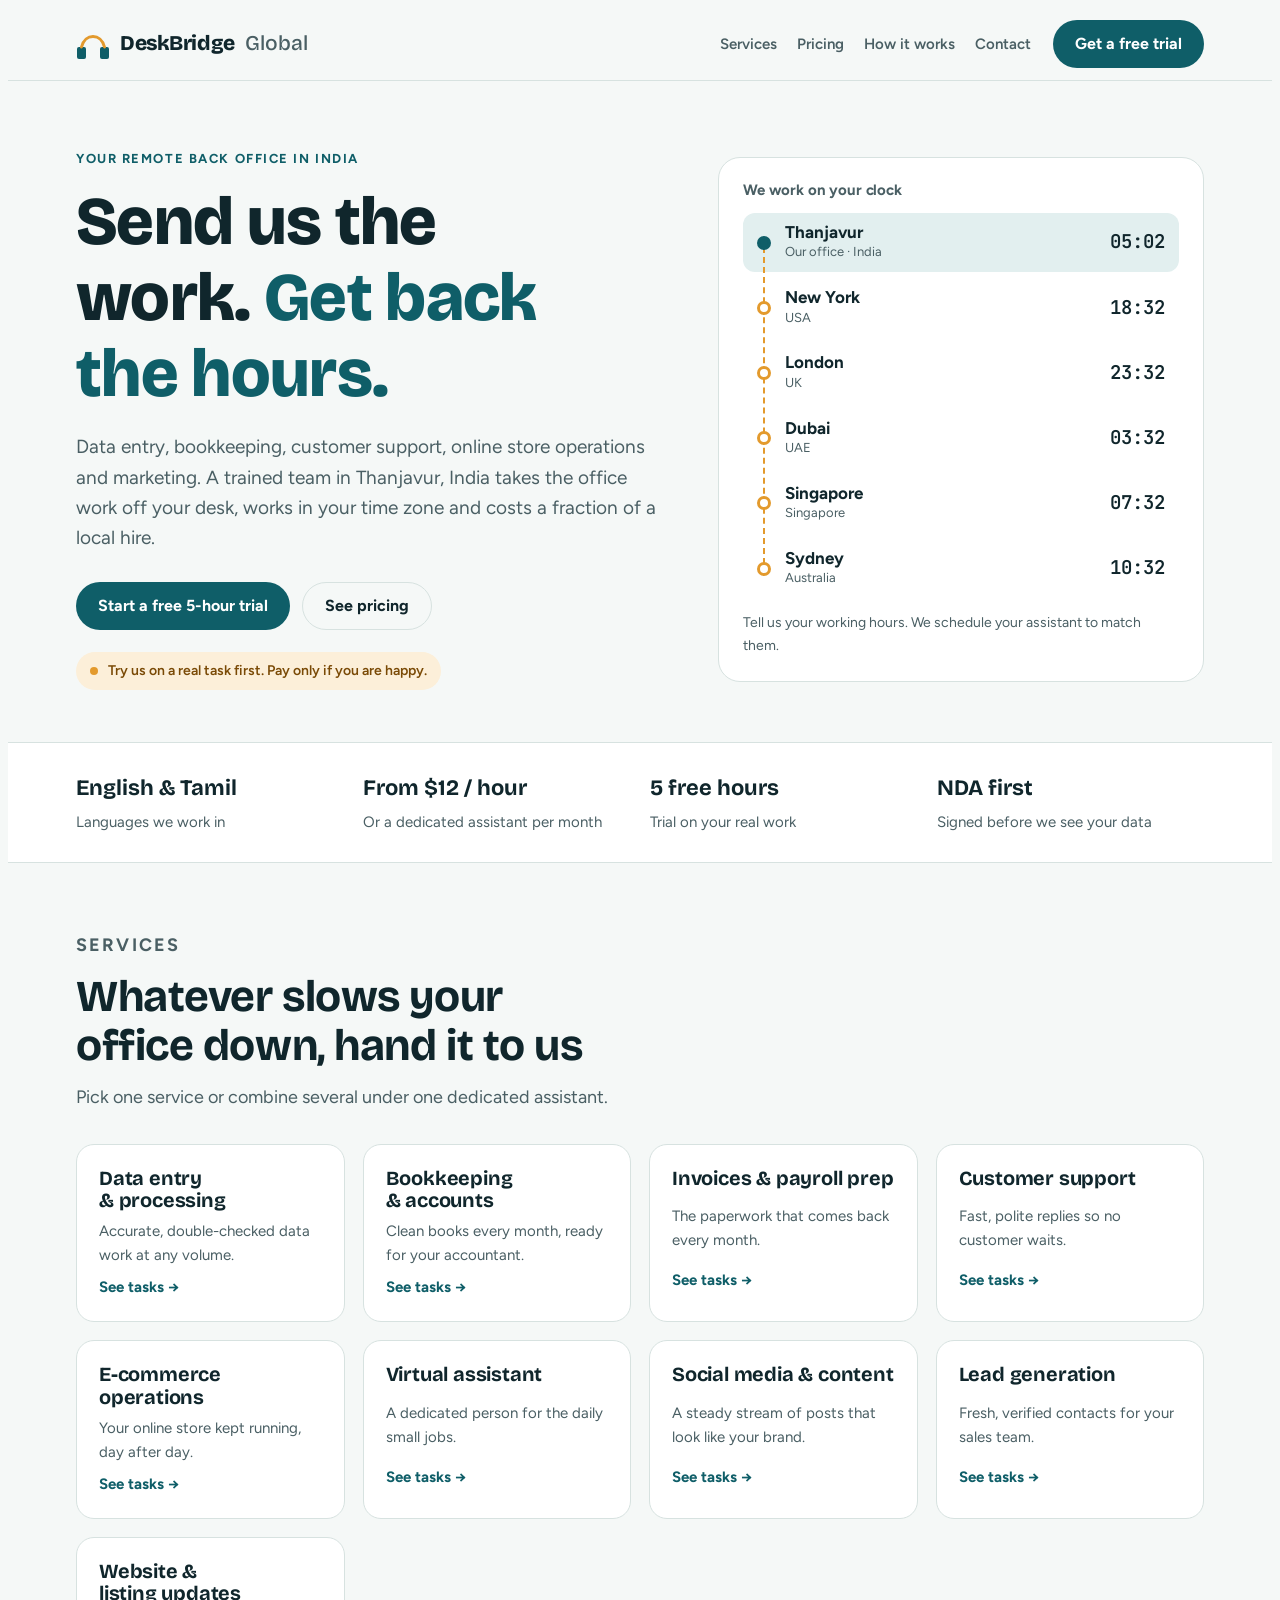
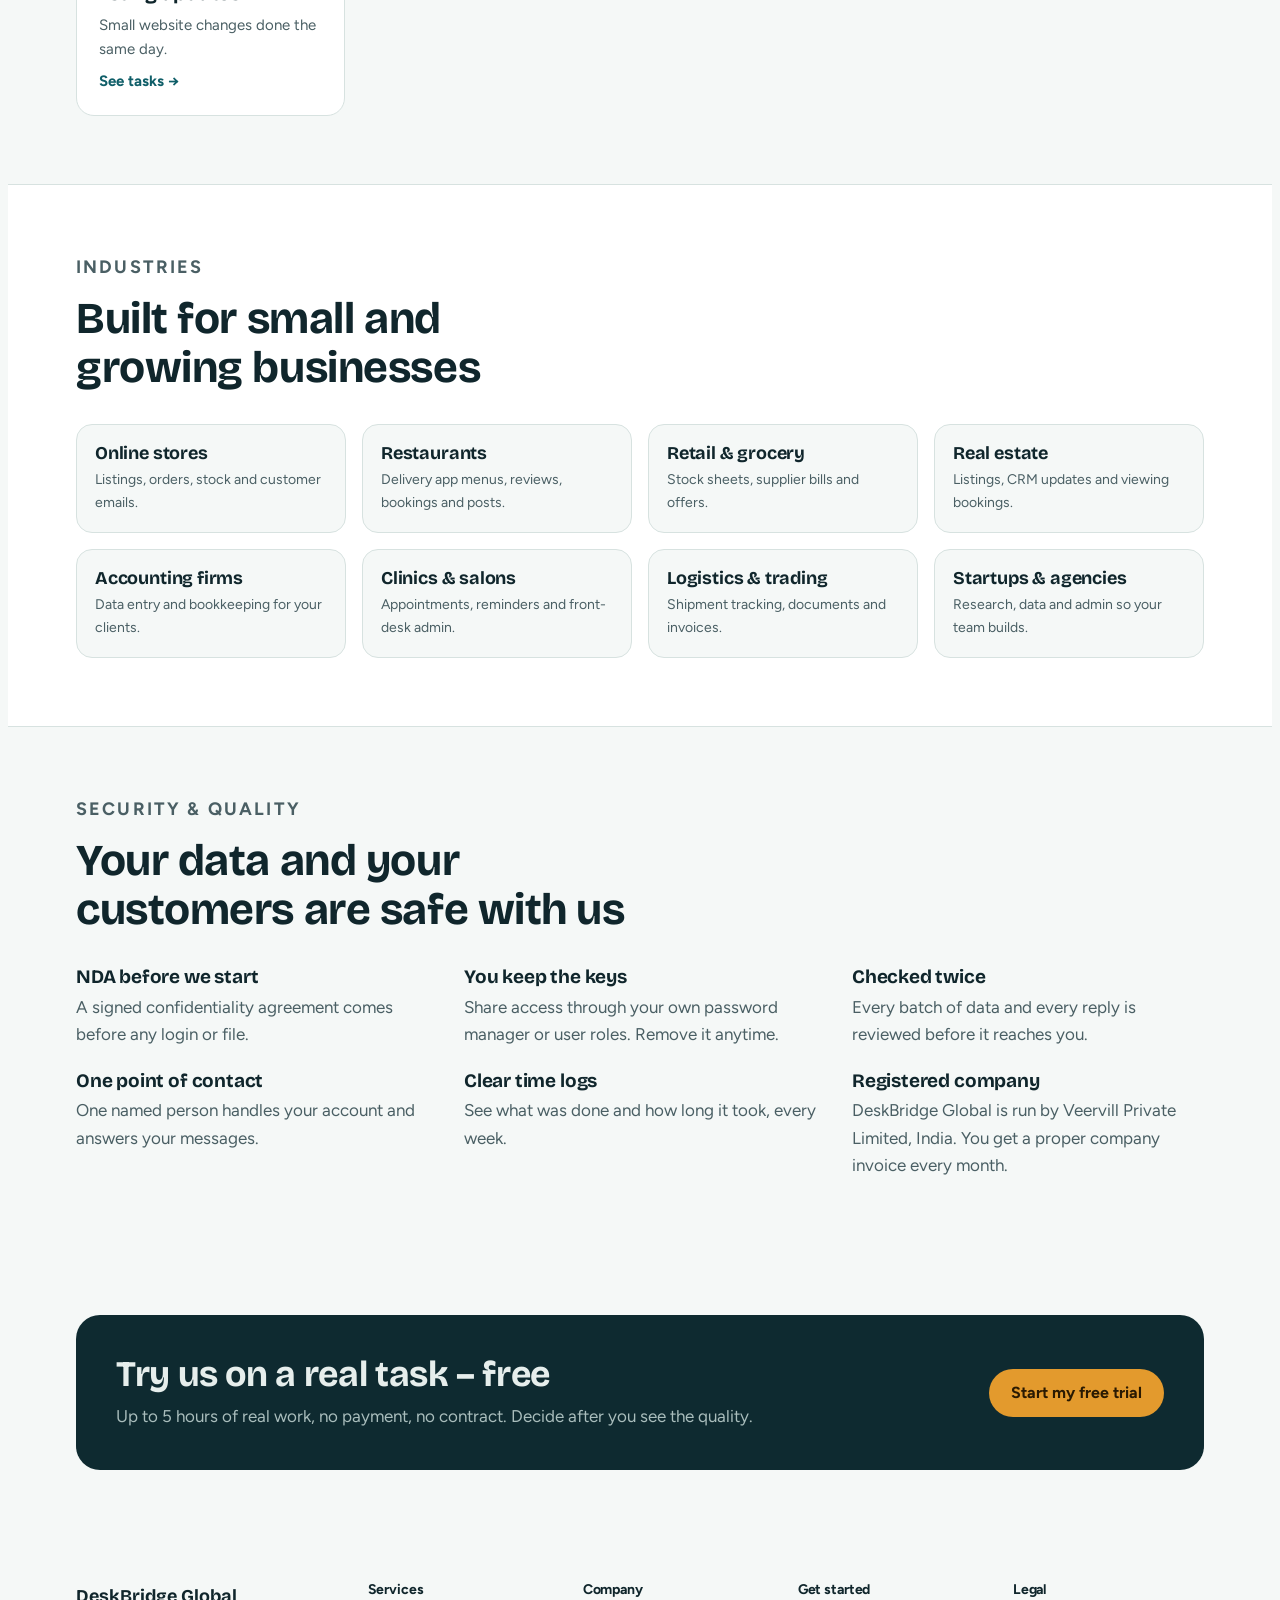
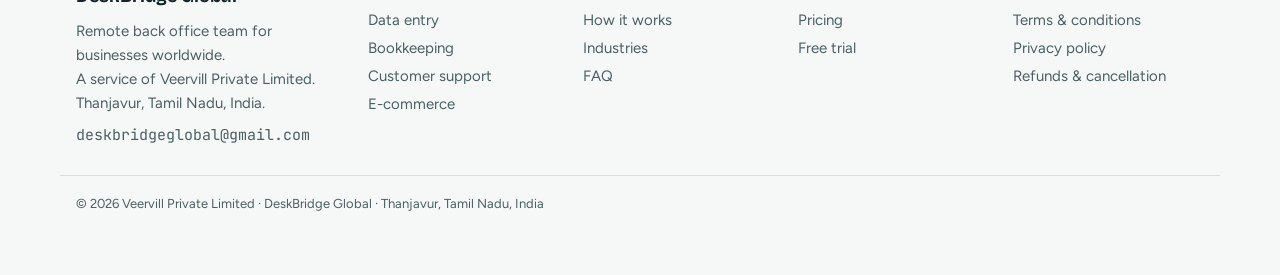
==== commit dd0d7069: "Add files via upload" ====
--- a/index.html
+++ b/index.html
@@ -150,7 +150,9 @@
     <div><h4>Services</h4><a href="/services">Data entry</a><a href="/services">Bookkeeping</a><a href="/services">Customer support</a><a href="/services">E-commerce</a></div>
     <div><h4>Company</h4><a href="/how-it-works">How it works</a><a href="/services#industries">Industries</a><a href="/how-it-works#faq">FAQ</a></div>
     <div><h4>Get started</h4><a href="/pricing">Pricing</a><a href="/contact">Free trial</a></div>
+    <div><h4>Legal</h4><a href="/terms">Terms &amp; conditions</a><a href="/privacy">Privacy policy</a><a href="/terms#refunds">Refunds &amp; cancellation</a></div>
   </div>
+  <div class="wrap legal-line">© 2026 Veervill Private Limited · DeskBridge Global · Thanjavur, Tamil Nadu, India</div>
 </footer>
 
 <script src="/assets/site.js"></script>
--- a/assets/site.css
+++ b/assets/site.css
@@ -211,3 +211,12 @@
 /* the page title already says it – hide the repeated heading of the first section */
 .page-hero + section .section-head { display: none; }
 .page-hero + section { padding-top: 40px; }
+
+footer .wrap{grid-template-columns:minmax(0,1.4fr) repeat(4,minmax(0,1fr))}
+footer .legal-line{display:block;margin-top:28px;padding-top:18px;border-top:1px solid var(--line);font-size:13px}
+@media (max-width:760px){footer .wrap{grid-template-columns:1fr 1fr}}
+.legal{max-width:820px}
+.legal h2{font-size:24px;margin-top:34px}
+.legal p,.legal li{color:var(--muted);margin-top:10px}
+.legal ul{padding-left:20px}
+.legal .updated{font-size:14px;color:var(--muted)}
